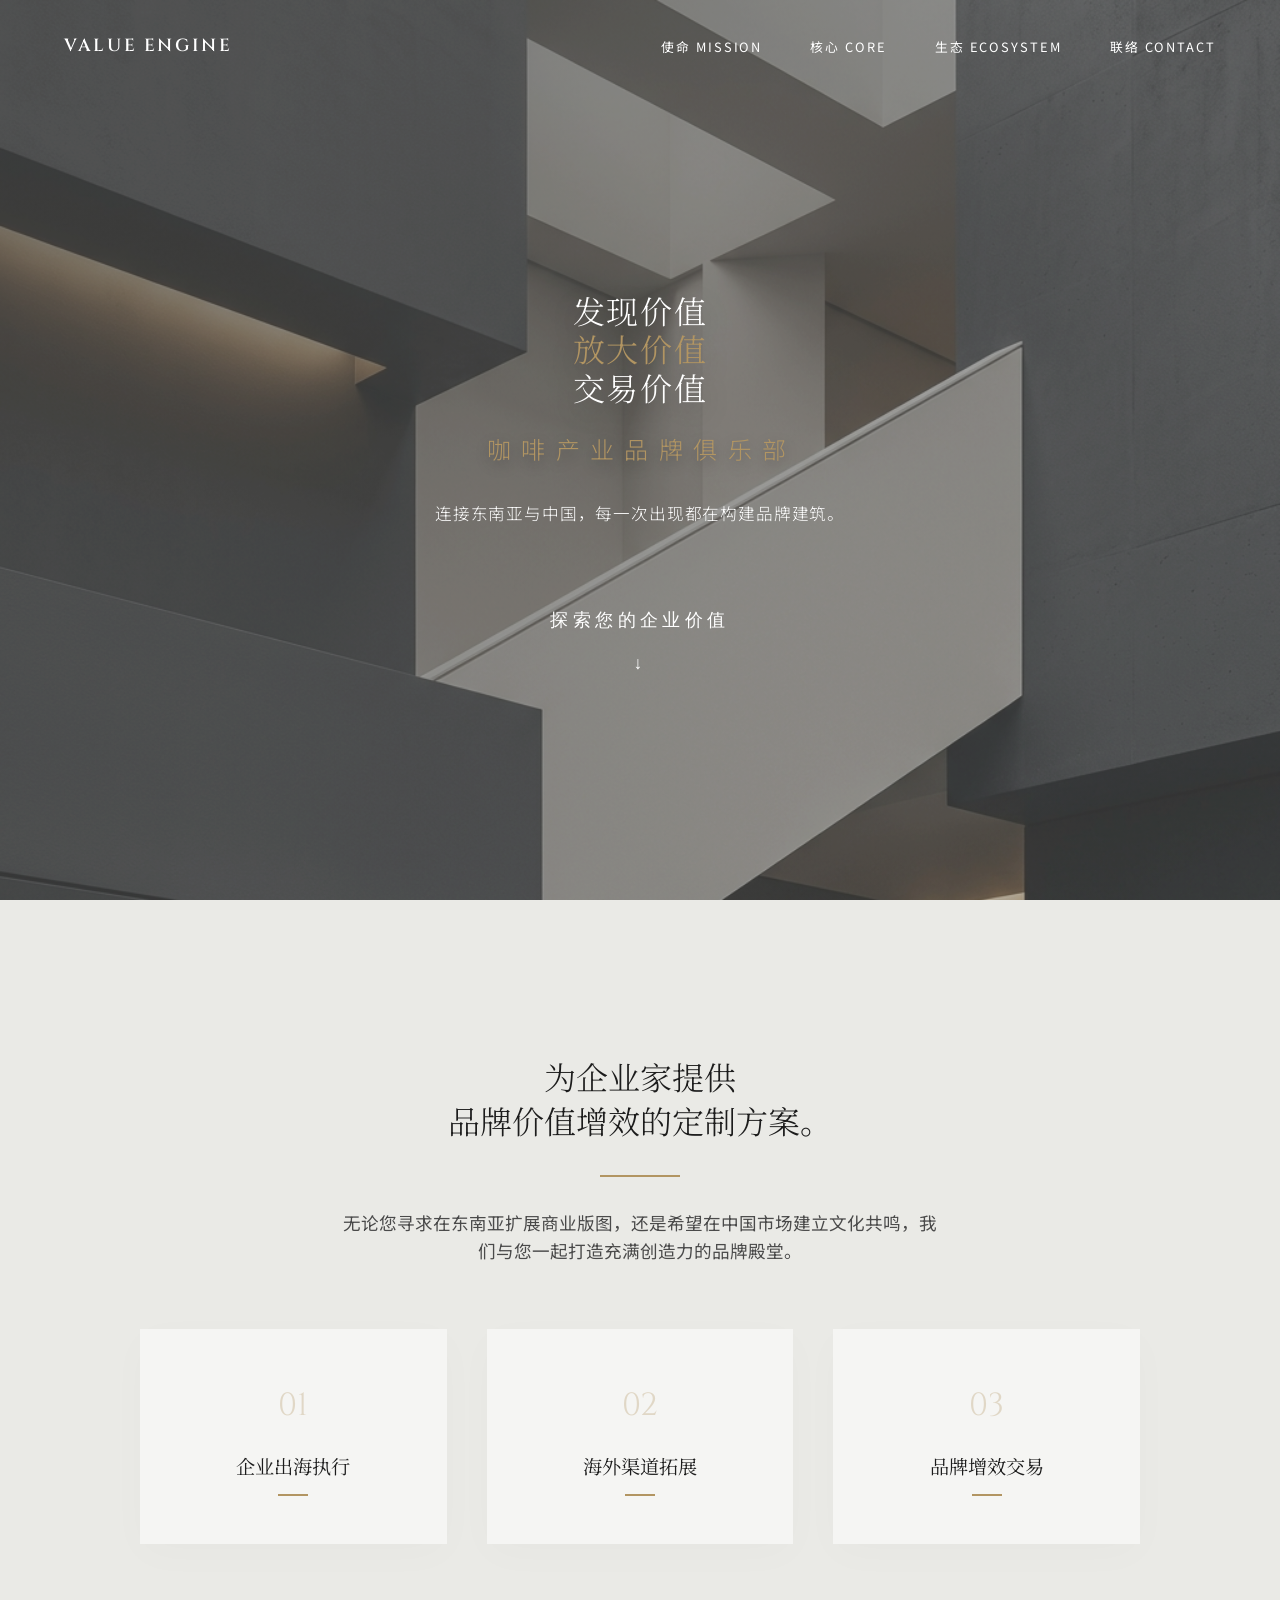
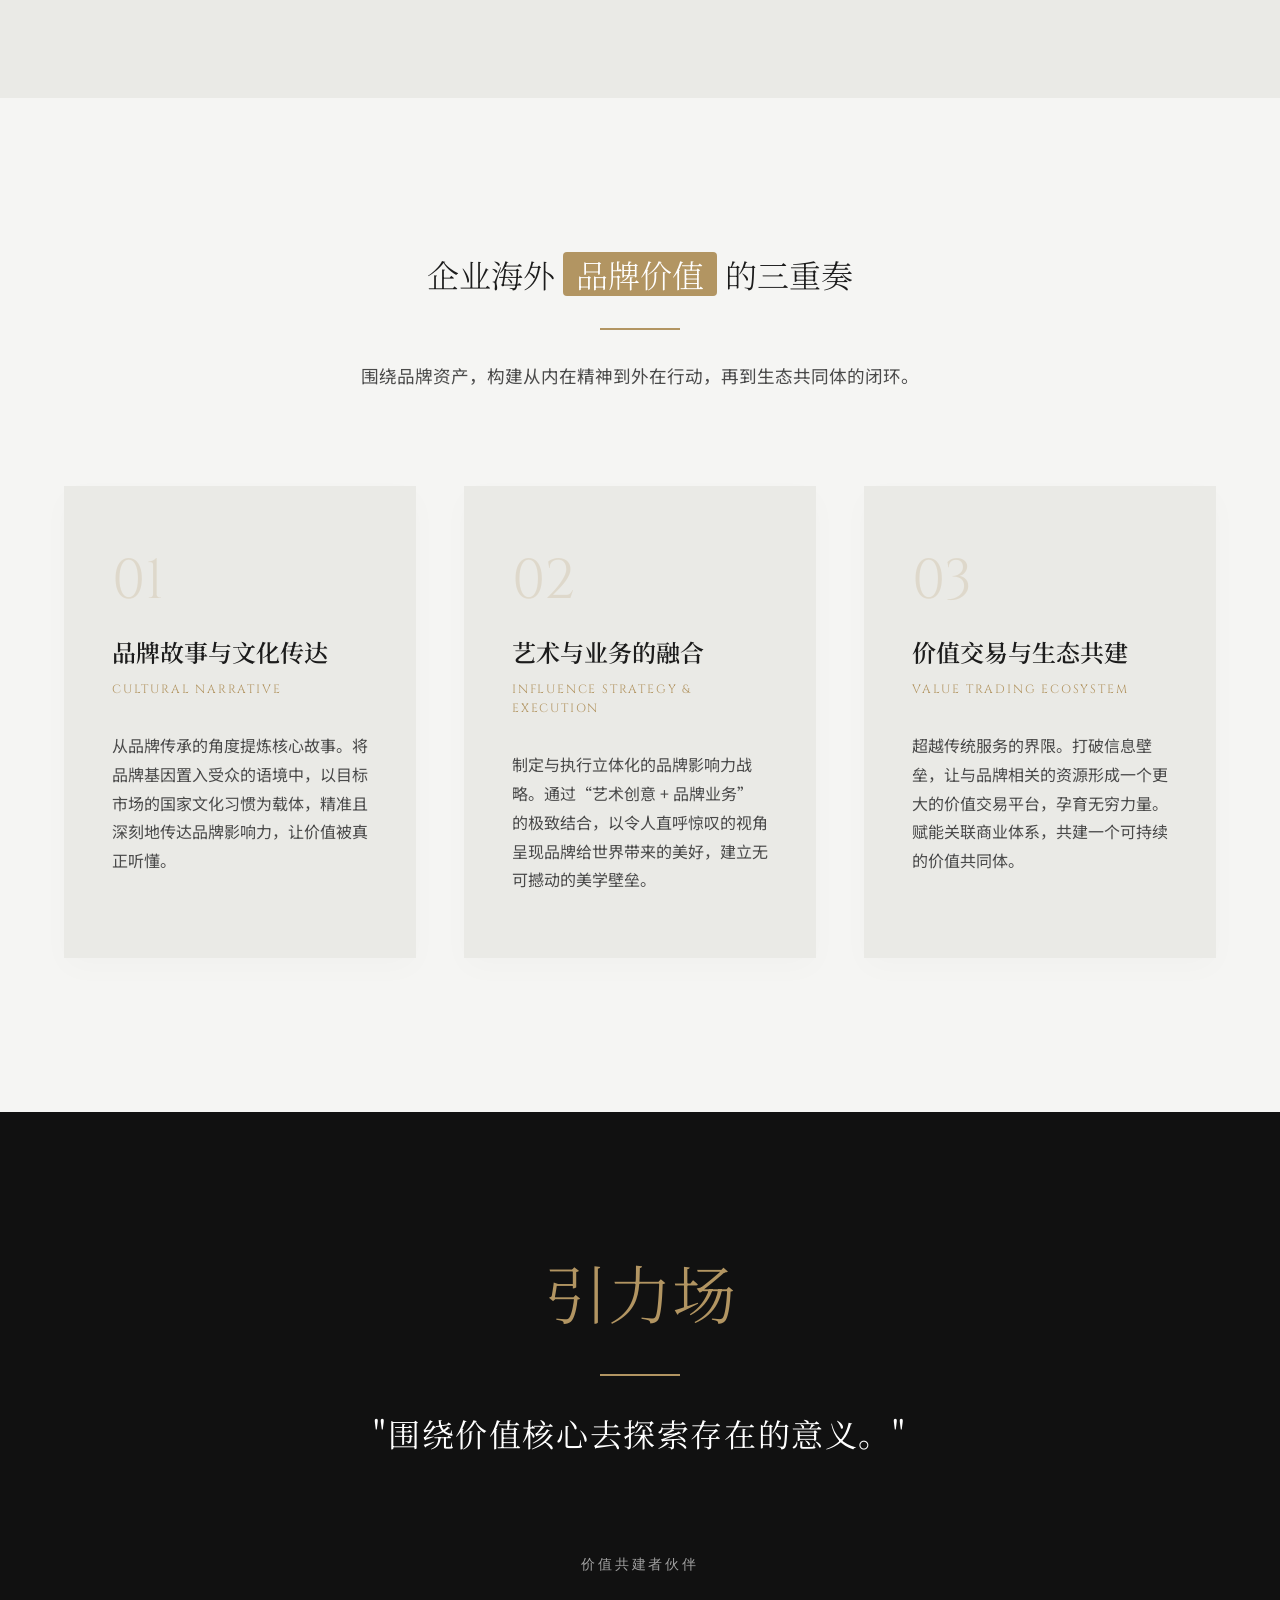
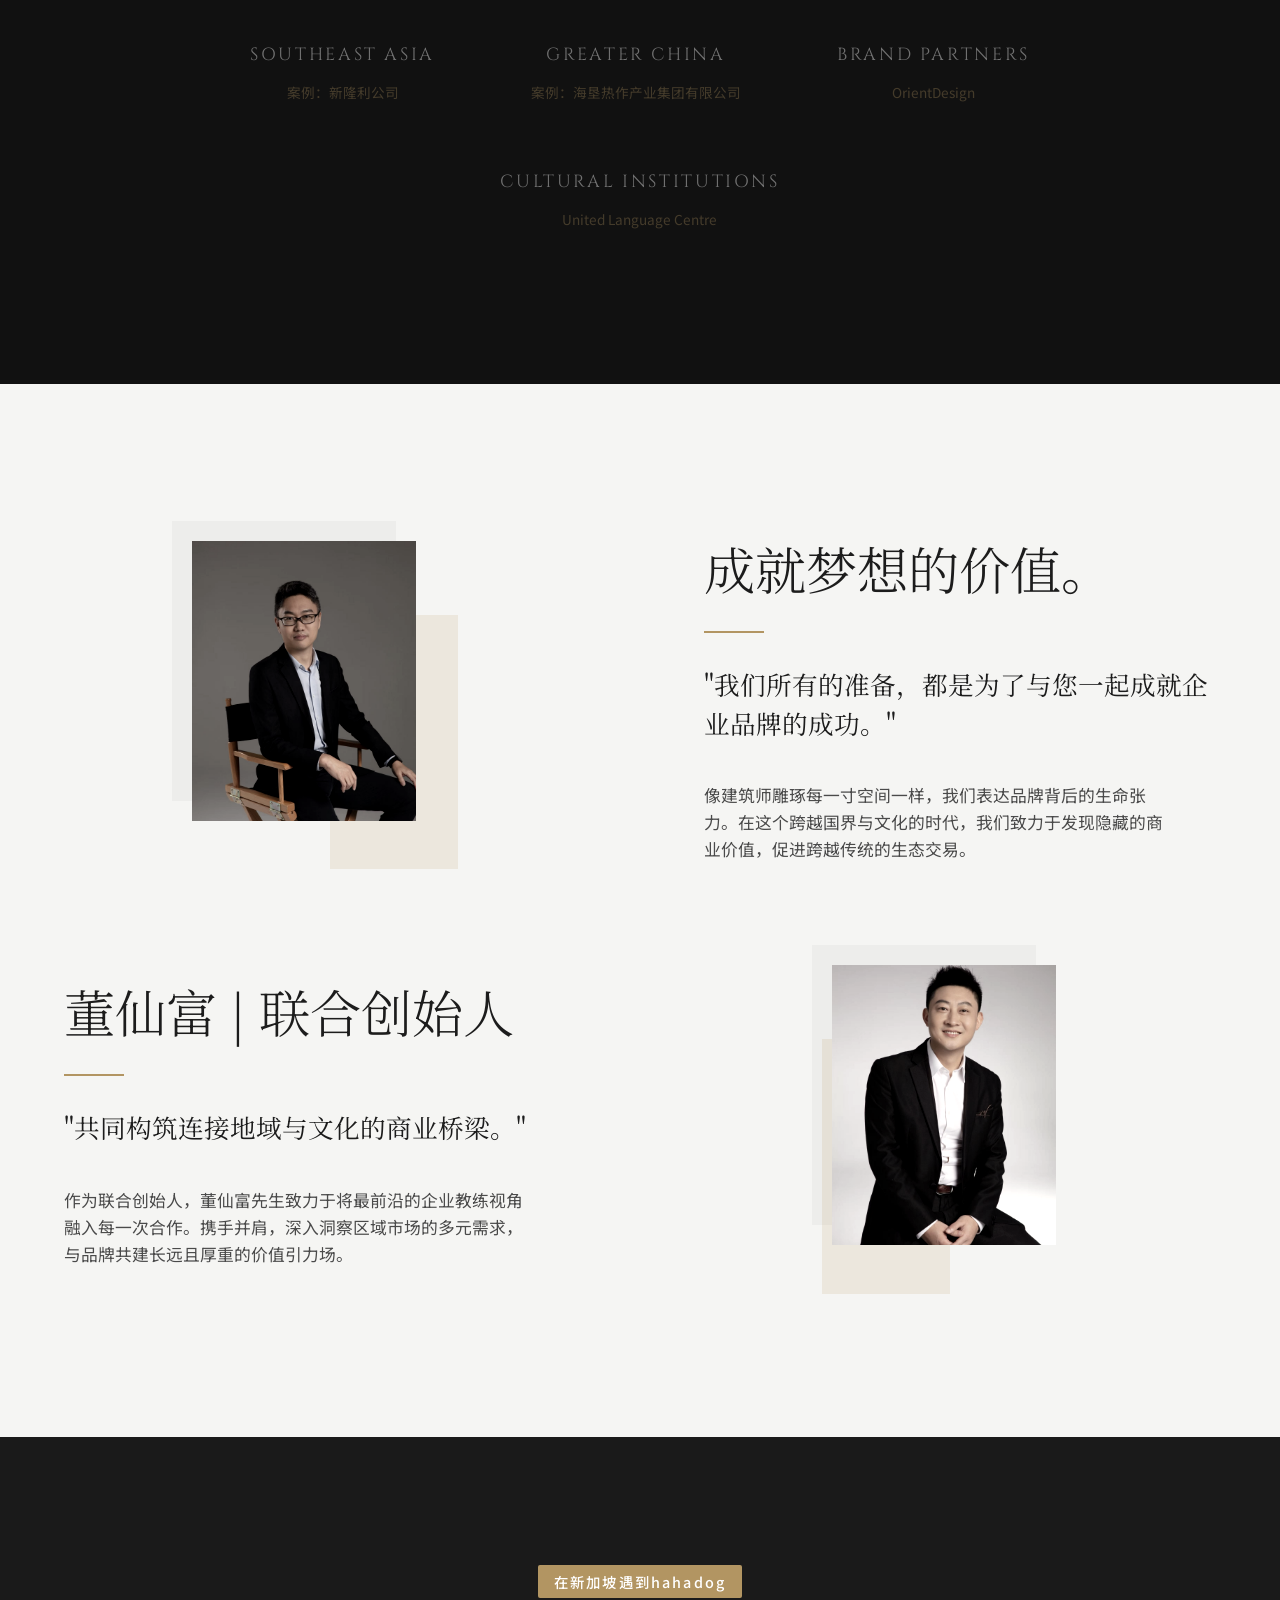
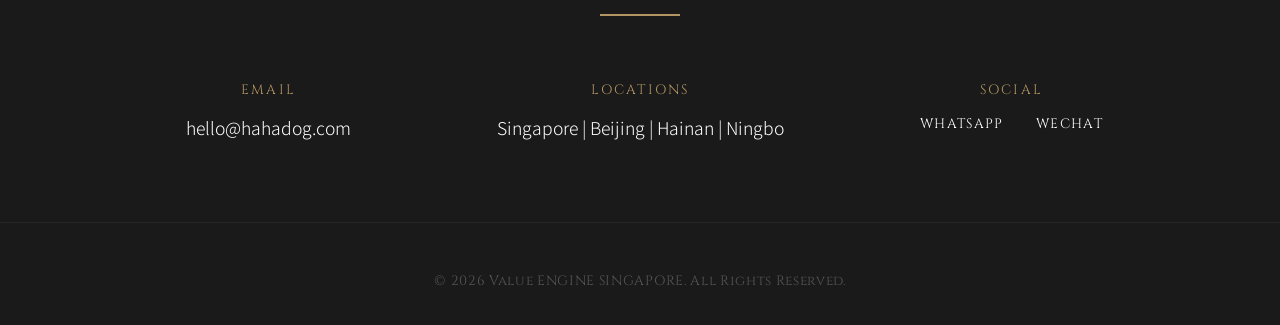
==== index.html @ 1db920ba "Add files via upload" ====
<!DOCTYPE html>
<html lang="zh-CN">

<head>
    <meta charset="UTF-8">
    <meta name="viewport" content="width=device-width, initial-scale=1.0">
    <title>价值交易 | 品牌出海</title>
    <meta name="description" content="连接东南亚与中国，让品牌的发展带来更多的美好。">
    <!-- Google Fonts -->
    <link rel="preconnect" href="https://fonts.googleapis.com">
    <link rel="preconnect" href="https://fonts.gstatic.com" crossorigin>
    <link
        href="https://fonts.googleapis.com/css2?family=Cinzel:wght@400;600&family=Noto+Serif+SC:wght@300;400;600;900&family=Inter:wght@300;400;600&family=Noto+Sans+SC:wght@300;400;500;700&display=swap"
        rel="stylesheet">
    <link rel="stylesheet" href="style.css">
</head>

<body>
    <nav class="architect-nav">
        <div class="nav-logo">VALUE ENGINE</div>
        <ul class="nav-links">
            <li><a href="#mission">使命 Mission</a></li>
            <li><a href="#services">核心 Core</a></li>
            <li><a href="#ecosystem">生态 Ecosystem</a></li>
            <li><a href="#contact">联络 Contact</a></li>
        </ul>
    </nav>

    <header class="hero" id="home">
        <div class="hero-bg" style="background-image: url('hero_abstract.png');"></div>
        <div class="hero-content">
            <div class="title-group">
                <h1 class="hero-title reveal-text delay-1">
                    <span class="block">发现价值</span>
                    <span class="block text-accent">放大价值</span>
                    <span class="block">交易价值</span>
                </h1>
                <div class="post-title bouncy-text reveal-text delay-2">
                    <span style="--delay: 1">咖</span><span style="--delay: 2">啡</span><span
                        style="--delay: 3">产</span><span style="--delay: 4">业</span><span
                        style="--delay: 5">品</span><span style="--delay: 6">牌</span><span
                        style="--delay: 7">俱</span><span style="--delay: 8">乐</span><span style="--delay: 9">部</span>
                </div>
            </div>
            <p class="hero-subtitle reveal-text delay-2">连接东南亚与中国，每一次出现都在构建品牌建筑。</p>
            <a href="#mission" class="scroll-down reveal-text delay-3">探索您的企业价值 <span class="arrow">↓</span></a>
        </div>
    </header>

    <section class="section mission" id="mission">
        <div class="container">
            <div class="text-center reveal-up">
                <h2 class="section-title small-title">为企业家提供<br>品牌价值增效的定制方案。</h2>
                <div class="title-line center mx-auto"></div>
                <p class="section-desc" style="margin-bottom: 4rem;">无论您寻求在东南亚扩展商业版图，还是希望在中国市场建立文化共鸣，我们与您一起打造充满创造力的品牌殿堂。
                </p>
            </div>

            <div class="solutions-grid mx-auto reveal-up delay-1" style="max-width: 1000px; margin-top: 3rem;">
                <div class="solution-item" onclick="openServiceModal('enterprise')">
                    <span class="solution-number">01</span>
                    <h4 class="solution-title">企业出海执行</h4>
                    <div class="solution-line"></div>
                </div>
                <div class="solution-item" onclick="openServiceModal('channel')">
                    <span class="solution-number">02</span>
                    <h4 class="solution-title">海外渠道拓展</h4>
                    <div class="solution-line"></div>
                </div>
                <div class="solution-item" onclick="openServiceModal('trade')">
                    <span class="solution-number">03</span>
                    <h4 class="solution-title">品牌增效交易</h4>
                    <div class="solution-line"></div>
                </div>
            </div>
        </div>
    </section>

    <section class="section services" id="services">
        <div class="container">
            <h2 class="section-title text-center reveal-up small-title">企业海外 <span class="highlight-bg">品牌价值</span> 的三重奏
            </h2>
            <div class="title-line center mx-auto"></div>
            <p class="text-center section-desc reveal-up delay-1">围绕品牌资产，构建从内在精神到外在行动，再到生态共同体的闭环。</p>

            <div class="service-grid">
                <!-- Pillar 1 -->
                <div class="service-card reveal-up">
                    <div class="card-number">01</div>
                    <h3 class="card-title">品牌故事与文化传达</h3>
                    <h4 class="card-subtitle">Cultural Narrative</h4>
                    <p class="card-desc">从品牌传承的角度提炼核心故事。将品牌基因置入受众的语境中，以目标市场的国家文化习惯为载体，精准且深刻地传达品牌影响力，让价值被真正听懂。</p>
                </div>

                <!-- Pillar 2 -->
                <div class="service-card reveal-up delay-1">
                    <div class="card-number">02</div>
                    <h3 class="card-title">艺术与业务的融合</h3>
                    <h4 class="card-subtitle">Influence Strategy & Execution</h4>
                    <p class="card-desc">制定与执行立体化的品牌影响力战略。通过“艺术创意 + 品牌业务”的极致结合，以令人直呼惊叹的视角呈现品牌给世界带来的美好，建立无可撼动的美学壁垒。</p>
                </div>

                <!-- Pillar 3 -->
                <div class="service-card reveal-up delay-2">
                    <div class="card-number">03</div>
                    <h3 class="card-title">价值交易与生态共建</h3>
                    <h4 class="card-subtitle">Value Trading Ecosystem</h4>
                    <p class="card-desc">超越传统服务的界限。打破信息壁垒，让与品牌相关的资源形成一个更大的价值交易平台，孕育无穷力量。赋能关联商业体系，共建一个可持续的价值共同体。</p>
                </div>
            </div>
        </div>
    </section>

    <section class="section ecosystem" id="ecosystem">
        <div class="container reveal-up">
            <h2 class="ecosystem-title">引力场</h2>
            <div class="title-line center mx-auto"></div>
            <p class="ecosystem-quote">"围绕价值核心去探索存在的意义。"</p>

            <div class="partners-showcase">
                <h3 class="partners-title">价值共建者伙伴</h3>
                <div class="partners-grid">
                    <div class="partner-logo partner-logo-with-case">
                        <span>SOUTHEAST ASIA</span>
                        <a href="http://www.sinleonglee.sg" target="_blank" class="partner-case">案例：新隆利公司</a>
                    </div>
                    <div class="partner-logo partner-logo-with-case">
                        <span>GREATER CHINA</span>
                        <a href="https://www.hnfarms.com.cn/" target="_blank" class="partner-case">案例：海垦热作产业集团有限公司</a>
                    </div>
                    <div class="partner-logo partner-logo-with-case">
                        <span>BRAND PARTNERS</span>
                        <a href="https://orientdesign.com.sg/" target="_blank" class="partner-case">OrientDesign</a>
                    </div>
                    <div class="partner-logo partner-logo-with-case">
                        <span>CULTURAL INSTITUTIONS</span>
                        <a href="https://www.ulc.com.sg/" target="_blank" class="partner-case">United Language
                            Centre</a>
                    </div>
                </div>
            </div>
        </div>
    </section>

    <section class="section team" style="background-color: var(--color-surface);">
        <div class="container grid-2">
            <div class="mission-image reveal-up">
                <img src="portrait-img.jpg" alt="价值发现者肖像" class="portrait-img">
                <div class="image-accent"></div>
            </div>
            <div class="mission-text reveal-up delay-1">
                <h2 class="section-title">成就梦想的价值。</h2>
                <div class="title-line"></div>
                <p class="lead-text">"我们所有的准备，都是为了与您一起成就企业品牌的成功。"</p>
                <p class="desc-text">像建筑师雕琢每一寸空间一样，我们表达品牌背后的生命张力。在这个跨越国界与文化的时代，我们致力于发现隐藏的商业价值，促进跨越传统的生态交易。</p>
            </div>
        </div>

        <!-- 联合创始人版块 -->
        <div class="container grid-2" style="margin-top: 8vw;">
            <div class="mission-text reveal-up">
                <h2 class="section-title">董仙富 | 联合创始人</h2>
                <div class="title-line"></div>
                <p class="lead-text">"共同构筑连接地域与文化的商业桥梁。"</p>
                <p class="desc-text">作为联合创始人，董仙富先生致力于将最前沿的企业教练视角融入每一次合作。携手并肩，深入洞察区域市场的多元需求，与品牌共建长远且厚重的价值引力场。</p>
            </div>
            <div class="mission-image reveal-up delay-1">
                <img src="dongxianfu.jpg" alt="联合创始人肖像" class="portrait-img">
                <div class="image-accent" style="left: -10px; right: auto;"></div>
            </div>
        </div>
    </section>

    <footer class="footer" id="contact">
        <div class="container text-center">
            <div style="margin-bottom: 1rem;">
                <!-- Removed Text -->
                <div class="nav-badge" style="display: inline-block; font-size: 0.9rem; padding: 0.3rem 1rem;">
                    在新加坡遇到hahadog</div>
            </div>
            <div class="title-line center mx-auto" style="margin-bottom: 4rem;"></div>

            <div class="contact-info-grid">
                <div class="contact-item">
                    <h4 class="contact-label">Email</h4>
                    <a href="mailto:hello@hahadog.com" class="contact-value">hello@hahadog.com</a>
                </div>
                <div class="contact-item">
                    <h4 class="contact-label">Locations</h4>
                    <p class="contact-value">Singapore | Beijing | Hainan | Ningbo</p>
                </div>
                <div class="contact-item">
                    <h4 class="contact-label">Social</h4>
                    <div class="social-links-center">
                        <a href="#" class="social-icon">WhatsApp</a>
                        <a href="#" class="social-icon">WeChat</a>
                    </div>
                </div>
            </div>
        </div>
        <div class="footer-bottom" style="margin-top: 5rem;">
            <p>&copy; 2026 Value ENGINE SINGAPORE. All Rights Reserved.</p>
        </div>
    </footer>

    <!-- Service Modal (Secondary Page) -->
    <div class="modal-overlay" id="service-modal">
        <div class="modal-content">
            <button class="modal-close" onclick="closeServiceModal()">&times;</button>
            <div id="modal-body">
                <!-- Content injected via JS -->
            </div>
        </div>
    </div>

    <script src="script.js"></script>
</body>

</html>
---- style.css ----
/* Architectural Minimalist Theme */

:root {
    --color-bg: #EAEAE6; /* Warm off-white */
    --color-surface: #F5F5F3;
    --color-text-primary: #1C1C1C; /* Charcoal */
    --color-text-secondary: #4A4A4A;
    --color-accent: #B29562; /* Sophisticated Muted Gold */
    --color-dark-bg: #111111;
    --color-dark-surface: #1A1A1A;
    --color-dark-text: #FFFFFF;
    
    --font-heading: 'Noto Serif SC', 'Playfair Display', serif;
    --font-english: 'Cinzel', serif;
    --font-body: 'Noto Sans SC', 'Inter', system-ui, -apple-system, sans-serif;
    
    --transition-smooth: all 0.6s cubic-bezier(0.16, 1, 0.3, 1);
    --transition-slow: all 1.2s cubic-bezier(0.16, 1, 0.3, 1);
}

* {
    margin: 0;
    padding: 0;
    box-sizing: border-box;
}

body {
    font-family: var(--font-body);
    color: var(--color-text-primary);
    background-color: var(--color-bg);
    line-height: 1.6;
    overflow-x: hidden;
    scroll-behavior: smooth;
    -webkit-font-smoothing: antialiased;
}

h1, h2, h3, h4, .serif-text {
    font-family: var(--font-heading);
    font-weight: 300;
}

a {
    text-decoration: none;
    color: inherit;
}

.container {
    max-width: 1300px;
    margin: 0 auto;
    padding: 0 5vw;
}

.text-accent {
    color: var(--color-accent);
}

.mx-auto { margin-left: auto; margin-right: auto; }
.text-center { text-align: center; }

/* Navigation */
.architect-nav {
    position: fixed;
    top: 0;
    width: 100%;
    padding: 2rem 5vw;
    display: flex;
    justify-content: space-between;
    align-items: center;
    z-index: 100;
    background: transparent;
    transition: var(--transition-smooth);
    color: var(--color-dark-text); /* Starts dark bg friendly for hero */
}

.architect-nav.scrolled {
    background: rgba(234, 234, 230, 0.95);
    backdrop-filter: blur(10px);
    color: var(--color-text-primary);
    padding: 1.5rem 5vw;
    box-shadow: 0 4px 30px rgba(0,0,0,0.03);
}

.nav-branding {
    display: flex;
    flex-direction: column;
    gap: 0.3rem;
}

.nav-logo {
    font-family: var(--font-english);
    font-size: 1.1rem;
    letter-spacing: 0.15em;
    font-weight: 600;
}

.nav-badge {
    background-color: var(--color-accent);
    color: #FFF;
    font-size: 0.75rem;
    padding: 0.15rem 0.5rem;
    border-radius: 2px;
    align-self: flex-start;
    font-family: var(--font-body);
    font-weight: 500;
    letter-spacing: 0.15em;
}

.nav-links {
    list-style: none;
    display: flex;
    gap: 3rem;
}

.nav-links a {
    font-size: 0.8rem;
    text-transform: uppercase;
    letter-spacing: 0.15em;
    position: relative;
    padding-bottom: 5px;
}

.nav-links a::after {
    content: '';
    position: absolute;
    bottom: 0;
    left: 0;
    width: 0;
    height: 1px;
    background-color: var(--color-accent);
    transition: width 0.3s ease;
}

.nav-links a:hover::after {
    width: 100%;
}

/* Typography elements */
.section-title {
    font-size: clamp(2.2rem, 4vw, 3.5rem);
    line-height: 1.2;
    margin-bottom: 2rem;
}

.section-title.small-title {
    font-size: clamp(1.6rem, 2.5vw, 2.2rem);
    line-height: 1.4;
}

.highlight-bg {
    background-color: var(--color-accent);
    color: #FFF;
    padding: 0 0.8rem;
    border-radius: 4px;
    display: inline-block;
}

.title-line {
    width: 60px;
    height: 2px;
    background-color: var(--color-accent);
    margin-bottom: 2rem;
}

.title-line.center {
    width: 80px;
}

/* Sections */
.section {
    padding: 12vw 0;
}

/* Hero Section */
.hero {
    height: 100vh;
    position: relative;
    display: flex;
    align-items: center;
    justify-content: center;
    overflow: hidden;
    color: var(--color-dark-text);
}

.hero-bg {
    position: absolute;
    top: 0;
    left: 0;
    width: 100%;
    height: 120%; /* For slight parallax if needed */
    background-size: cover;
    background-position: center;
    background-color: var(--color-dark-bg);
    opacity: 0.8;
    z-index: -1;
    transform: translateZ(0); /* Hardware accel */
}

/* Overlay to ensure text readability */
.hero-bg::after {
    content: '';
    position: absolute;
    inset: 0;
    background: linear-gradient(135deg, rgba(17,17,17,0.7) 0%, rgba(17,17,17,0.3) 100%);
}

.hero-content {
    text-align: center;
    z-index: 10;
    padding: 0 20px;
    margin-top: 5vh;
}

.hero-title {
    font-size: clamp(1.2rem, 2.5vw, 2.2rem);
    line-height: 1.2;
    letter-spacing: 0.05em;
    margin-bottom: 2rem;
    text-shadow: 0 10px 30px rgba(0,0,0,0.3);
}

.hero-title .block {
    display: block;
}

/* Custom Header Texts */
.title-group {
    display: flex;
    flex-direction: column;
    align-items: center;
    margin-bottom: 2rem;
}

.title-group .hero-title {
    margin-bottom: 0;
    margin: 1.5rem 0;
}

.pre-title {
    font-size: clamp(1.2rem, 2.5vw, 2rem);
    font-family: var(--font-heading);
    color: rgba(255, 255, 255, 0.8);
    letter-spacing: 0.2em;
    font-weight: 300;
    text-shadow: 0 5px 15px rgba(0,0,0,0.3);
    position: relative;
    display: inline-block;
}

.pre-title::before {
    content: '';
    position: absolute;
    bottom: -5px;
    left: 50%;
    transform: translateX(-50%);
    width: 30px;
    height: 1px;
    background-color: var(--color-accent);
}

.post-title {
    font-size: clamp(1rem, 2vw, 1.5rem);
    font-weight: 300;
    color: var(--color-accent);
    letter-spacing: 0.3em;
    text-shadow: 0 5px 15px rgba(0,0,0,0.3);
}

.bouncy-text {
    display: flex;
    justify-content: center;
    gap: 0.2rem;
}

.bouncy-text span {
    display: inline-block;
    animation: jump 2s infinite cubic-bezier(0.28, 0.84, 0.42, 1);
    animation-delay: calc(var(--delay) * 0.1s);
}

@keyframes jump {
    0%, 100% { transform: translateY(0); }
    50% { transform: translateY(-10px); }
}

.hero-subtitle {
    font-size: clamp(1rem, 1.3vw, 1.4rem);
    font-family: var(--font-body);
    font-weight: 300;
    letter-spacing: 0.05em;
    max-width: 700px;
    margin: 0 auto 5rem auto;
    opacity: 0.8;
}

.scroll-down {
    display: inline-flex;
    flex-direction: column;
    align-items: center;
    gap: 15px;
    font-size: 1.1rem;
    letter-spacing: 0.25em;
    text-transform: uppercase;
    font-family: var(--font-english);
    transition: var(--transition-smooth);
    opacity: 0.7;
}

.scroll-down:hover {
    opacity: 1;
    color: var(--color-accent);
}

.scroll-down .arrow {
    display: block;
    animation: bounce 2s infinite;
}

@keyframes bounce {
    0%, 20%, 50%, 80%, 100% { transform: translateY(0); }
    40% { transform: translateY(6px); }
    60% { transform: translateY(3px); }
}

/* Mission Section */
.grid-2 {
    display: grid;
    grid-template-columns: 1fr 1fr;
    gap: 10vw;
    align-items: center;
}

.mission-image {
    position: relative;
    padding-right: 2rem;
    padding-bottom: 2rem;
    width: 50%;
    margin: 0 auto;
}

.portrait-img {
    width: 100%;
    height: auto;
    object-fit: cover;
    aspect-ratio: 4/5;
    filter: sepia(10%) grayscale(40%) contrast(110%);
    box-shadow: -20px -20px 0px rgba(0,0,0,0.03);
    z-index: 2;
    position: relative;
    transition: var(--transition-slow);
}

.mission-image:hover .portrait-img {
    filter: sepia(0%) grayscale(0%) contrast(100%);
    transform: scale(1.02);
}

.image-accent {
    position: absolute;
    bottom: -10px;
    right: -10px;
    width: 50%;
    height: 80%;
    background-color: var(--color-accent);
    z-index: 1;
    opacity: 0.15;
}

.mission-text .lead-text {
    font-size: 1.6rem;
    font-weight: 400;
    font-family: var(--font-heading);
    margin-bottom: 2.5rem;
    color: var(--color-text-primary);
    line-height: 1.5;
}

.mission-text .desc-text {
    font-size: 1.05rem;
    color: var(--color-text-secondary);
    max-width: 90%;
}

/* Services */
.services {
    background-color: var(--color-surface);
}

.section-desc {
    font-size: 1.1rem;
    color: var(--color-text-secondary);
    margin-bottom: 6rem;
    max-width: 600px;
    margin-left: auto;
    margin-right: auto;
}

.service-grid {
    display: grid;
    grid-template-columns: repeat(auto-fit, minmax(320px, 1fr));
    gap: 3rem;
}

.service-card {
    background: var(--color-bg);
    padding: 4rem 3rem;
    border-top: 3px solid transparent;
    transition: var(--transition-smooth);
    position: relative;
    box-shadow: 0 10px 30px rgba(0,0,0,0.02);
}

.service-card:hover {
    border-top-color: var(--color-accent);
    transform: translateY(-10px);
    box-shadow: 0 20px 50px rgba(0,0,0,0.06);
    background-color: #FFFFFF;
}

.card-number {
    font-family: var(--font-english);
    font-size: 3.5rem;
    color: var(--color-accent);
    opacity: 0.2;
    margin-bottom: 1.5rem;
    font-weight: 300;
    line-height: 1;
}

.card-title {
    font-size: 1.5rem;
    margin-bottom: 0.5rem;
    font-weight: 600;
    color: var(--color-text-primary);
}

.card-subtitle {
    font-family: var(--font-english);
    font-size: 0.75rem;
    text-transform: uppercase;
    letter-spacing: 0.15em;
    color: var(--color-accent);
    margin-bottom: 2rem;
}

.card-desc {
    color: var(--color-text-secondary);
    font-size: 1rem;
    line-height: 1.8;
}

/* Ecosystem */
.ecosystem {
    background-color: var(--color-dark-bg);
    color: var(--color-dark-text);
    text-align: center;
    padding: 10vw 0 12vw 0;
}

.ecosystem-title {
    font-size: clamp(2.5rem, 5vw, 4.5rem);
    color: var(--color-accent);
    margin-bottom: 2rem;
}

.ecosystem-quote {
    font-family: var(--font-heading);
    font-size: clamp(1.4rem, 2.5vw, 2.2rem);
    max-width: 900px;
    margin: 0 auto 6rem auto;
    line-height: 1.6;
    letter-spacing: 0.05em;
}

.partners-title {
    font-size: 0.85rem;
    font-family: var(--font-english);
    text-transform: uppercase;
    letter-spacing: 0.2em;
    margin-bottom: 4rem;
    opacity: 0.6;
}

.partners-grid {
    display: flex;
    justify-content: center;
    flex-wrap: wrap;
    gap: 4rem 6rem;
}

.partner-logo {
    font-family: var(--font-english);
    font-size: 1.1rem;
    letter-spacing: 0.15em;
    opacity: 0.4;
    transition: var(--transition-smooth);
    cursor: default;
    border-bottom: 1px solid transparent;
    padding-bottom: 5px;
}

.partner-logo:hover {
    opacity: 1;
    color: var(--color-accent);
    border-bottom: 1px solid var(--color-accent);
}

/* Footer */
.footer {
    background-color: var(--color-dark-surface);
    color: var(--color-dark-text);
    padding: 8rem 0 2rem 0;
}

.footer-grid {
    display: grid;
    grid-template-columns: 1.5fr 1fr;
    gap: 8rem;
    margin-bottom: 6rem;
}

.footer-brand h2 {
    font-size: clamp(2rem, 3vw, 2.8rem);
    margin-bottom: 1.5rem;
    color: #FFFFFF;
}

.footer-brand p {
    color: #999;
    max-width: 480px;
    font-size: 1.1rem;
    line-height: 1.8;
}

.footer-contact h3 {
    font-family: var(--font-english);
    font-size: 0.9rem;
    letter-spacing: 0.15em;
    text-transform: uppercase;
    margin-bottom: 2rem;
    color: var(--color-accent);
}

.footer-contact ul {
    list-style: none;
    margin-bottom: 3rem;
}

.footer-contact li {
    margin-bottom: 1rem;
    color: #CCC;
    font-size: 1rem;
}

.footer-contact a:hover {
    color: var(--color-accent);
}

.social-links {
    display: flex;
    gap: 2rem;
}

.social-icon {
    font-family: var(--font-english);
    font-size: 0.85rem;
    text-transform: uppercase;
    letter-spacing: 0.1em;
    color: #888;
    position: relative;
    padding-bottom: 3px;
}

.social-icon::after {
    content: '';
    position: absolute;
    bottom: 0;
    left: 0;
    width: 0;
    height: 1px;
    background-color: var(--color-accent);
    transition: width 0.3s ease;
}

.social-icon:hover {
    color: var(--color-accent);
}

.social-icon:hover::after {
    width: 100%;
}

.footer-bottom {
    text-align: center;
    padding-top: 3rem;
    border-top: 1px solid rgba(255,255,255,0.05);
    color: #555;
    font-size: 0.85rem;
    font-family: var(--font-english);
    letter-spacing: 0.05em;
}

/* Partner Logo Modifications */
.partner-logo-with-case {
    display: flex;
    flex-direction: column;
    align-items: center;
    gap: 0.8rem;
    padding-bottom: 0;
    border-bottom: none;
}

.partner-logo-with-case:hover {
    border-bottom: none;
}

.partner-case {
    font-size: 0.85rem;
    font-family: var(--font-body);
    letter-spacing: 0;
    text-transform: none;
    color: var(--color-accent);
    opacity: 0.8;
    transition: var(--transition-smooth);
}

.partner-case:hover {
    opacity: 1;
    text-decoration: underline;
}

/* Pricing Plans */
.pricing-plans {
    margin-top: 2rem;
    display: flex;
    flex-direction: column;
    gap: 1.2rem;
}

.pricing-plan {
    display: flex;
    justify-content: space-between;
    align-items: center;
    border-bottom: 1px solid rgba(255, 255, 255, 0.1);
    padding-bottom: 1rem;
}

.pricing-plan h4 {
    font-family: var(--font-heading);
    font-size: 1.1rem;
    color: #FFFFFF;
    font-weight: 300;
}

.pricing-plan span {
    font-family: var(--font-english);
    font-size: 0.9rem;
    color: var(--color-accent);
    letter-spacing: 0.1em;
}

/* Solutions Grid Aesthetic */
.solutions-grid {
    display: grid;
    grid-template-columns: repeat(auto-fit, minmax(260px, 1fr));
    gap: 2.5rem;
}

.solution-item {
    text-align: center;
    padding: 3rem 2rem;
    background-color: var(--color-surface);
    box-shadow: 0 10px 40px rgba(0,0,0,0.02);
    border-top: 3px solid transparent;
    transition: var(--transition-smooth);
    cursor: pointer;
}

.solution-item:hover {
    border-top-color: var(--color-accent);
    transform: translateY(-8px);
    box-shadow: 0 20px 50px rgba(0,0,0,0.06);
    background-color: #FFFFFF;
}

.solution-number {
    display: block;
    font-family: var(--font-english);
    font-size: 2rem;
    color: var(--color-accent);
    opacity: 0.3;
    margin-bottom: 1.2rem;
    font-weight: 300;
}

.solution-title {
    font-family: var(--font-heading);
    font-size: 1.2rem;
    color: var(--color-text-primary);
    font-weight: 400;
    margin-bottom: 0.8rem;
}

.solution-price {
    font-family: var(--font-body);
    font-size: 0.95rem;
    color: var(--color-accent);
    margin-bottom: 1.8rem;
    font-weight: 400;
    letter-spacing: 0.05em;
}

.solution-line {
    width: 30px;
    height: 2px;
    background-color: var(--color-accent);
    margin: 0 auto;
    transition: width 0.4s ease;
}

.solution-item:hover .solution-line {
    width: 60px;
}

/* Redesigned Contact Info */
.contact-info-grid {
    display: flex;
    justify-content: center;
    gap: 10vw;
    flex-wrap: wrap;
    align-items: flex-start;
}

.contact-item {
    min-width: 200px;
}

.contact-label {
    color: var(--color-accent);
    font-family: var(--font-english);
    letter-spacing: 0.15em;
    margin-bottom: 0.8rem;
    text-transform: uppercase;
    font-size: 0.85rem;
    font-weight: 300;
}

.contact-value {
    font-size: 1.1rem;
    color: #FFFFFF;
    transition: var(--transition-smooth);
    display: inline-block;
    font-weight: 300;
}

a.contact-value:hover {
    color: var(--color-accent);
    transform: translateY(-2px);
}

.social-links-center {
    display: flex;
    justify-content: center;
    gap: 2rem;
}

.social-links-center .social-icon {
    font-family: var(--font-english);
    font-size: 0.85rem;
    text-transform: uppercase;
    letter-spacing: 0.1em;
    color: #FFFFFF;
    position: relative;
    padding-bottom: 3px;
    transition: var(--transition-smooth);
}

.social-links-center .social-icon::after {
    content: '';
    position: absolute;
    bottom: 0;
    left: 0;
    width: 0;
    height: 1px;
    background-color: var(--color-accent);
    transition: width 0.3s ease;
}

.social-links-center .social-icon:hover {
    color: var(--color-accent);
}

.social-links-center .social-icon:hover::after {
    width: 100%;
}

/* Animations Triggered by Classes */
.reveal-up {
    opacity: 0;
    transform: translateY(40px);
    transition: var(--transition-slow);
}

.reveal-up.active {
    opacity: 1;
    transform: translateY(0);
}

/* Modal (Secondary Page) */
.modal-overlay {
    position: fixed;
    top: 0;
    left: 0;
    width: 100%;
    height: 100%;
    background-color: rgba(0, 0, 0, 0.85); /* Darker backdrop */
    backdrop-filter: blur(5px);
    z-index: 1000;
    display: flex;
    justify-content: center;
    align-items: center;
    opacity: 0;
    visibility: hidden;
    transition: var(--transition-smooth);
}

.modal-overlay.active {
    opacity: 1;
    visibility: visible;
}

.modal-content {
    background-color: var(--color-surface);
    width: 90%;
    max-width: 600px;
    padding: 3rem;
    position: relative;
    transform: translateY(30px);
    transition: var(--transition-smooth);
    box-shadow: 0 25px 50px -12px rgba(0, 0, 0, 0.25);
    border-top: 4px solid var(--color-accent);
}

.modal-overlay.active .modal-content {
    transform: translateY(0);
}

.modal-close {
    position: absolute;
    top: 1.5rem;
    right: 1.5rem;
    background: none;
    border: none;
    font-size: 2rem;
    line-height: 1;
    color: var(--color-text-secondary);
    cursor: pointer;
    transition: color 0.3s ease;
}

.modal-close:hover {
    color: var(--color-accent);
}

.modal-header {
    font-family: var(--font-heading);
    font-size: 1.8rem;
    color: var(--color-text-primary);
    margin-bottom: 1.5rem;
}

.modal-price {
    font-size: 1.4rem;
    color: var(--color-accent);
    margin-bottom: 2rem;
    font-family: var(--font-body);
    font-weight: 500;
}

.modal-services {
    list-style: none;
    padding: 0;
}

.modal-services li {
    font-size: 1.1rem;
    color: var(--color-text-secondary);
    margin-bottom: 1rem;
    position: relative;
    padding-left: 1.5rem;
}

.modal-services li::before {
    content: '•';
    color: var(--color-accent);
    position: absolute;
    left: 0;
    top: 0;
    font-size: 1.2rem;
}

.reveal-text {
    opacity: 0;
    transform: translateY(20px);
    transition: 1.2s cubic-bezier(0.2, 0.8, 0.2, 1);
}

.reveal-text.active {
    opacity: 1;
    transform: translateY(0);
}

.delay-1 { transition-delay: 0.2s; }
.delay-2 { transition-delay: 0.4s; }
.delay-3 { transition-delay: 0.6s; }

/* Responsive adjustments */
@media (max-width: 1024px) {
    .grid-2 {
        gap: 6vw;
    }
}

@media (max-width: 768px) {
    .grid-2, .footer-grid {
        grid-template-columns: 1fr;
        gap: 4rem;
    }
    
    .nav-links {
        display: none; /* Add a mobile menu in a real build */
    }
    
    .architect-nav {
        justify-content: center;
    }
    
    .mission-image {
        max-width: 500px;
        margin: 0 auto;
    }
    
    .section-title {
        text-align: center;
    }
    
    .title-line:not(.center) {
        margin: 0 auto 2rem auto;
    }

    .mission-text {
        text-align: center;
    }
    
    .mission-text .desc-text {
        margin: 0 auto;
    }
}
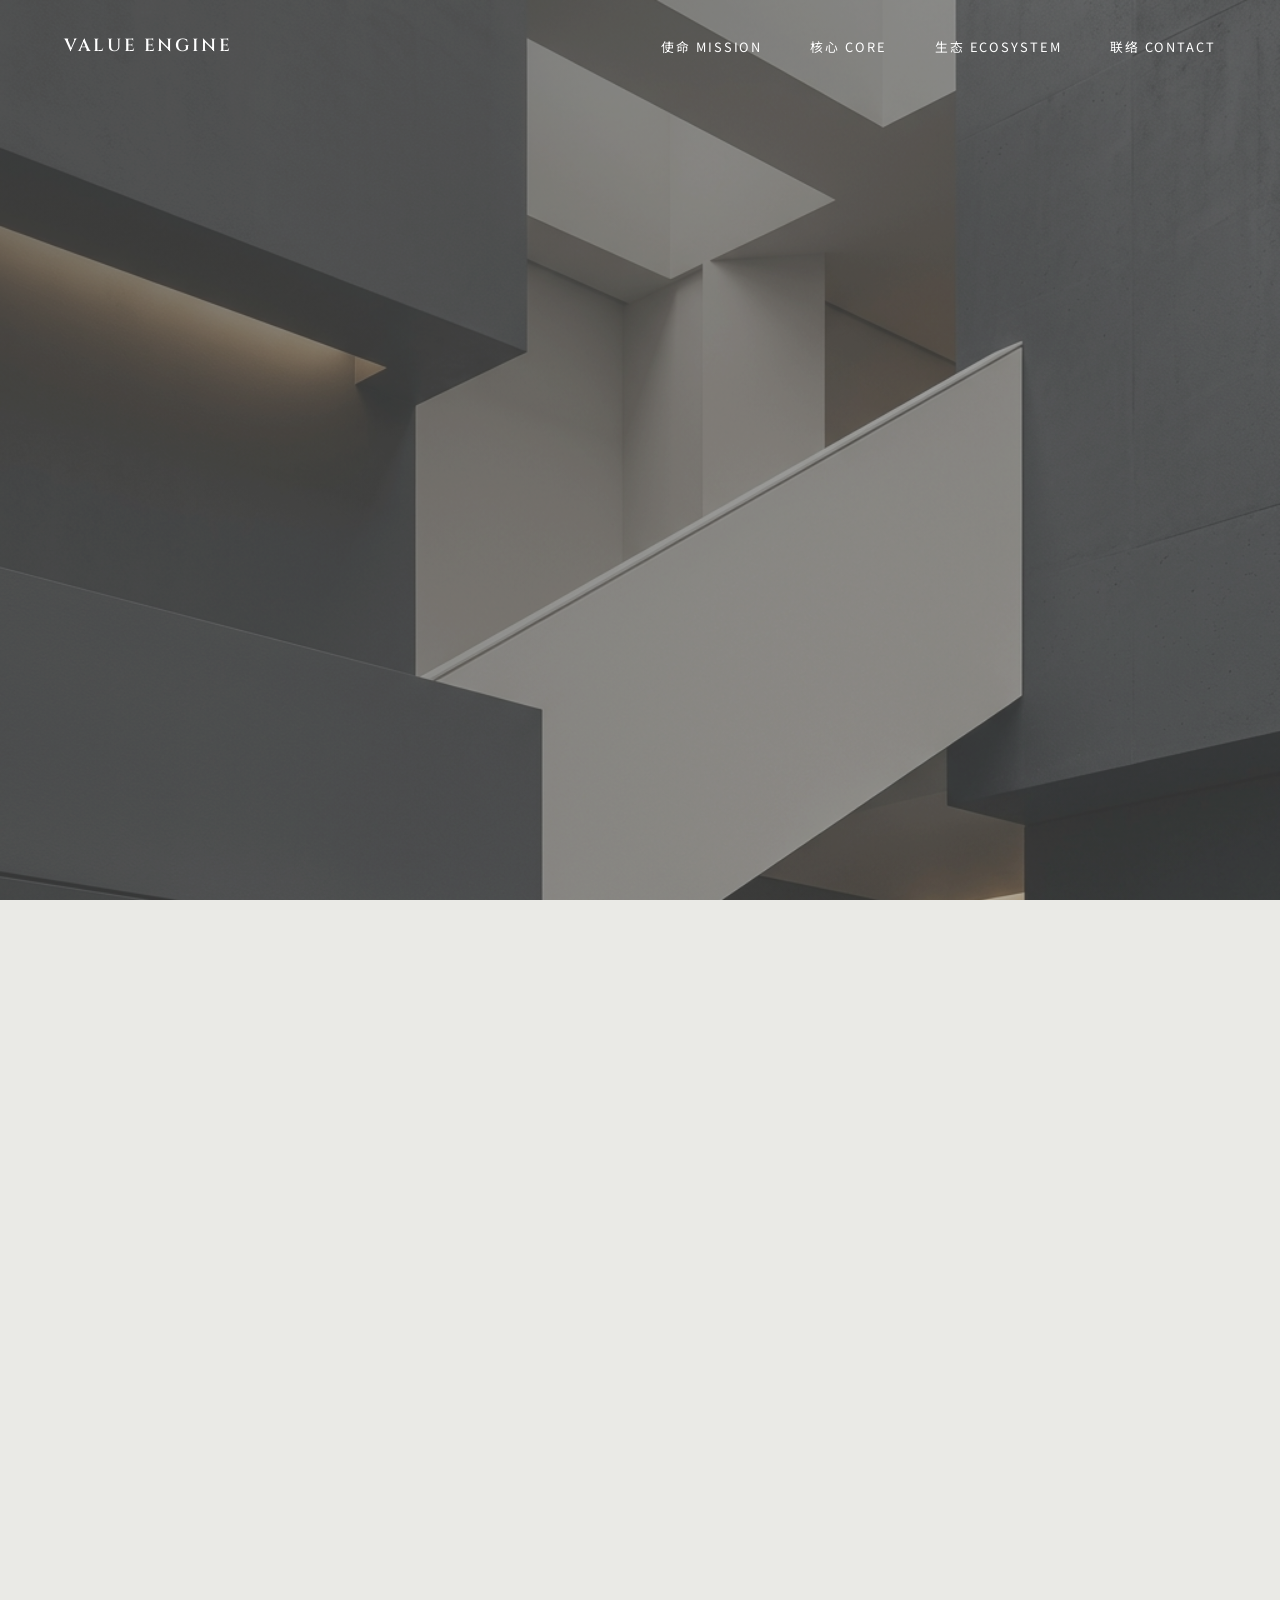
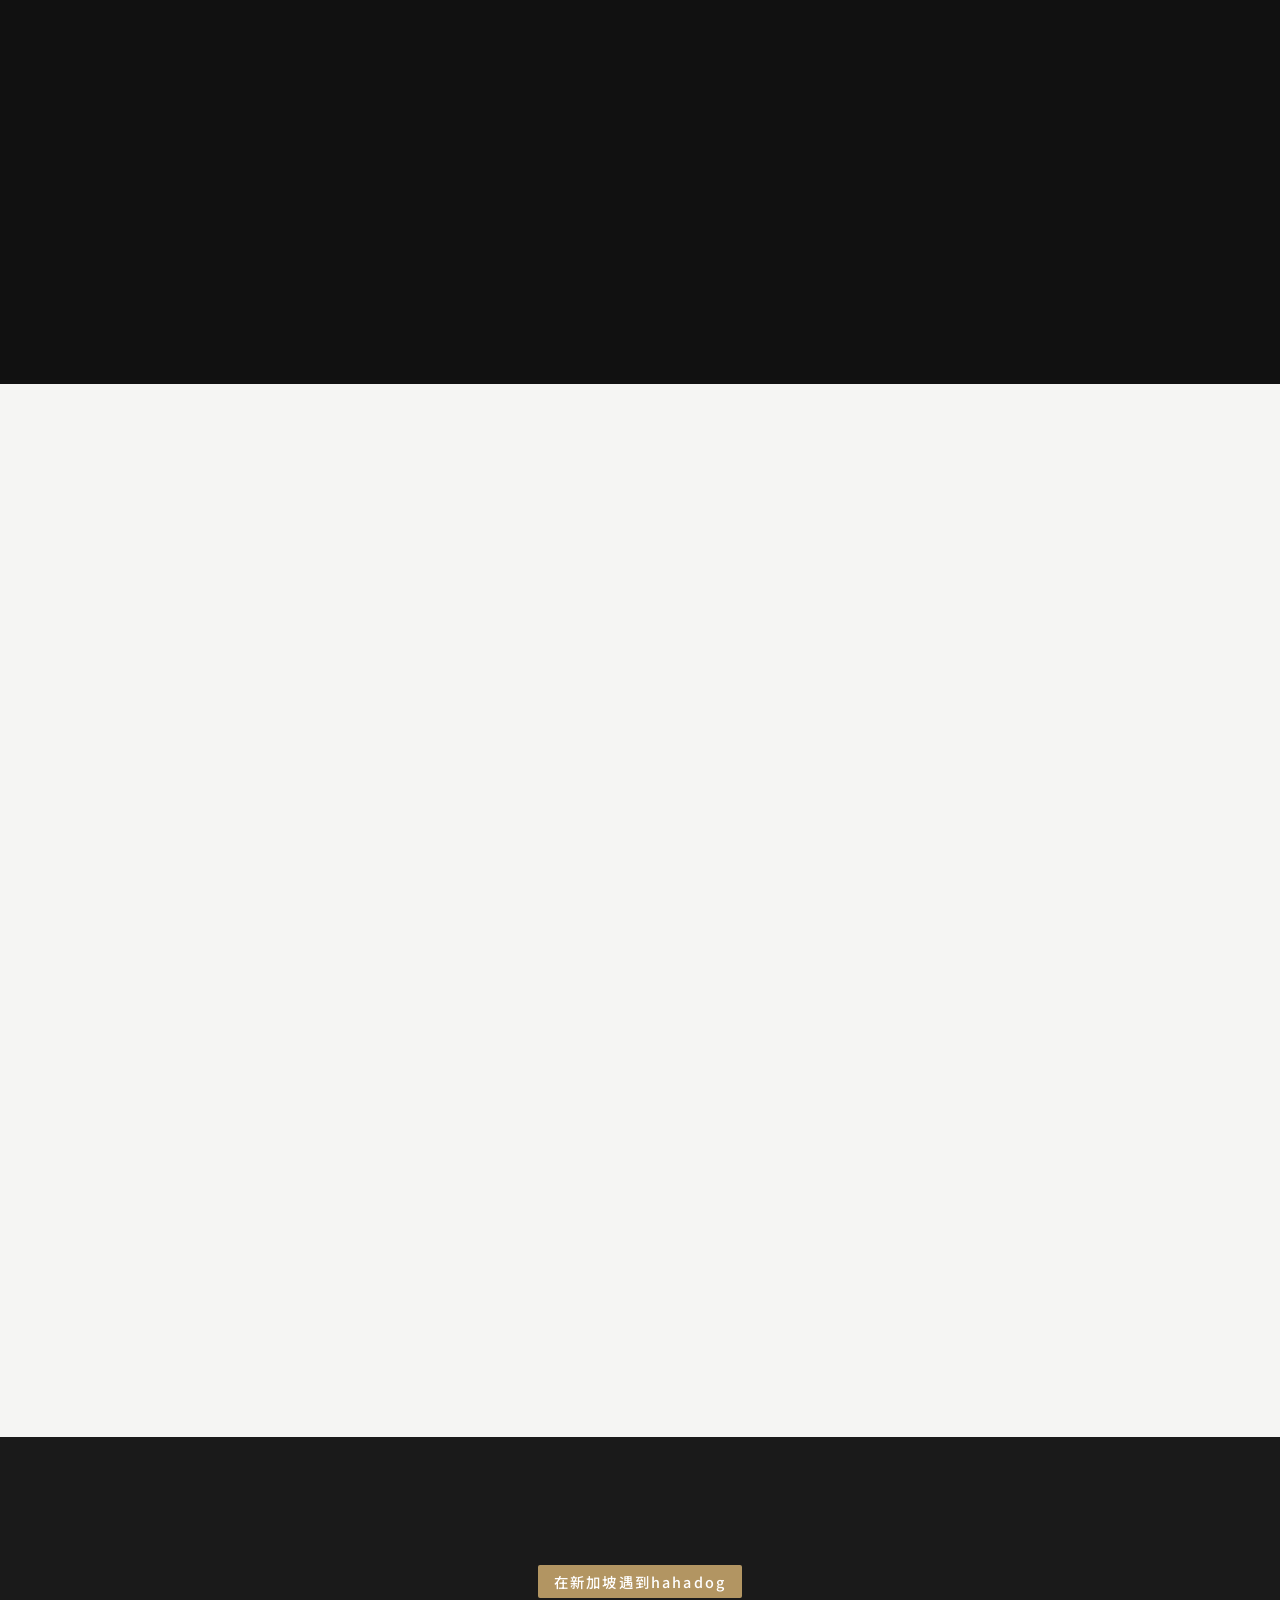
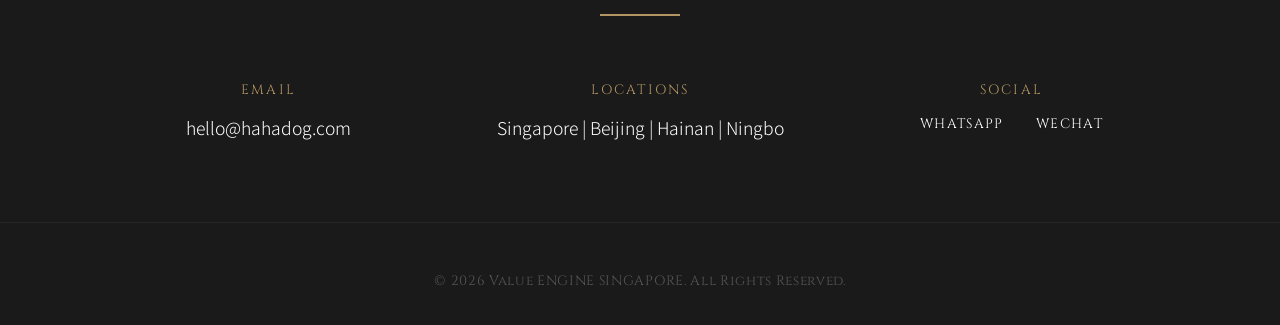
==== commit d4aba389: "Add files via upload" ====
--- a/index.html
+++ b/index.html
@@ -57,17 +57,17 @@
             </div>
 
             <div class="solutions-grid mx-auto reveal-up delay-1" style="max-width: 1000px; margin-top: 3rem;">
-                <div class="solution-item" onclick="openServiceModal('enterprise')">
+                <div class="solution-item" onclick="window.location.href='enterprise.html'">
                     <span class="solution-number">01</span>
                     <h4 class="solution-title">企业出海执行</h4>
                     <div class="solution-line"></div>
                 </div>
-                <div class="solution-item" onclick="openServiceModal('channel')">
+                <div class="solution-item" onclick="window.location.href='channel.html'">
                     <span class="solution-number">02</span>
                     <h4 class="solution-title">海外渠道拓展</h4>
                     <div class="solution-line"></div>
                 </div>
-                <div class="solution-item" onclick="openServiceModal('trade')">
+                <div class="solution-item" onclick="window.location.href='trade.html'">
                     <span class="solution-number">03</span>
                     <h4 class="solution-title">品牌增效交易</h4>
                     <div class="solution-line"></div>
@@ -203,16 +203,6 @@
         </div>
     </footer>
 
-    <!-- Service Modal (Secondary Page) -->
-    <div class="modal-overlay" id="service-modal">
-        <div class="modal-content">
-            <button class="modal-close" onclick="closeServiceModal()">&times;</button>
-            <div id="modal-body">
-                <!-- Content injected via JS -->
-            </div>
-        </div>
-    </div>
-
     <script src="script.js"></script>
 </body>
 
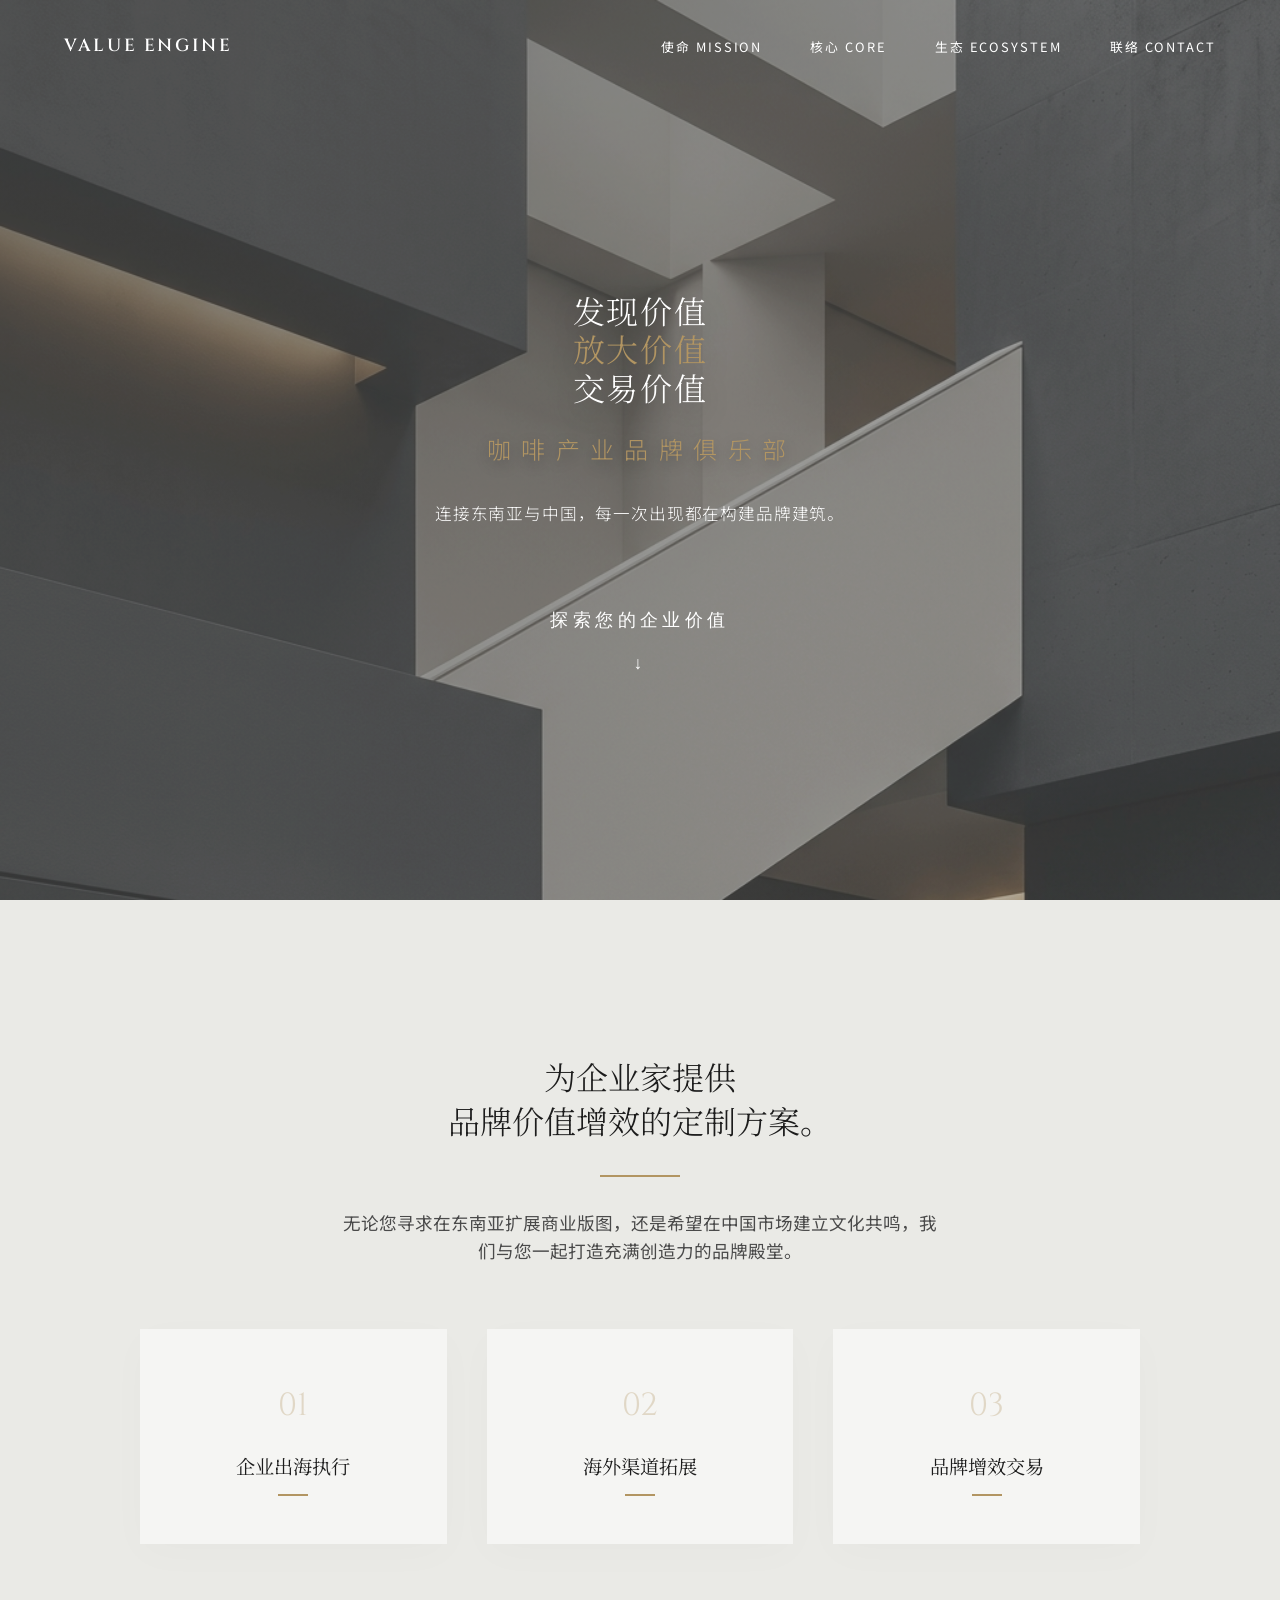
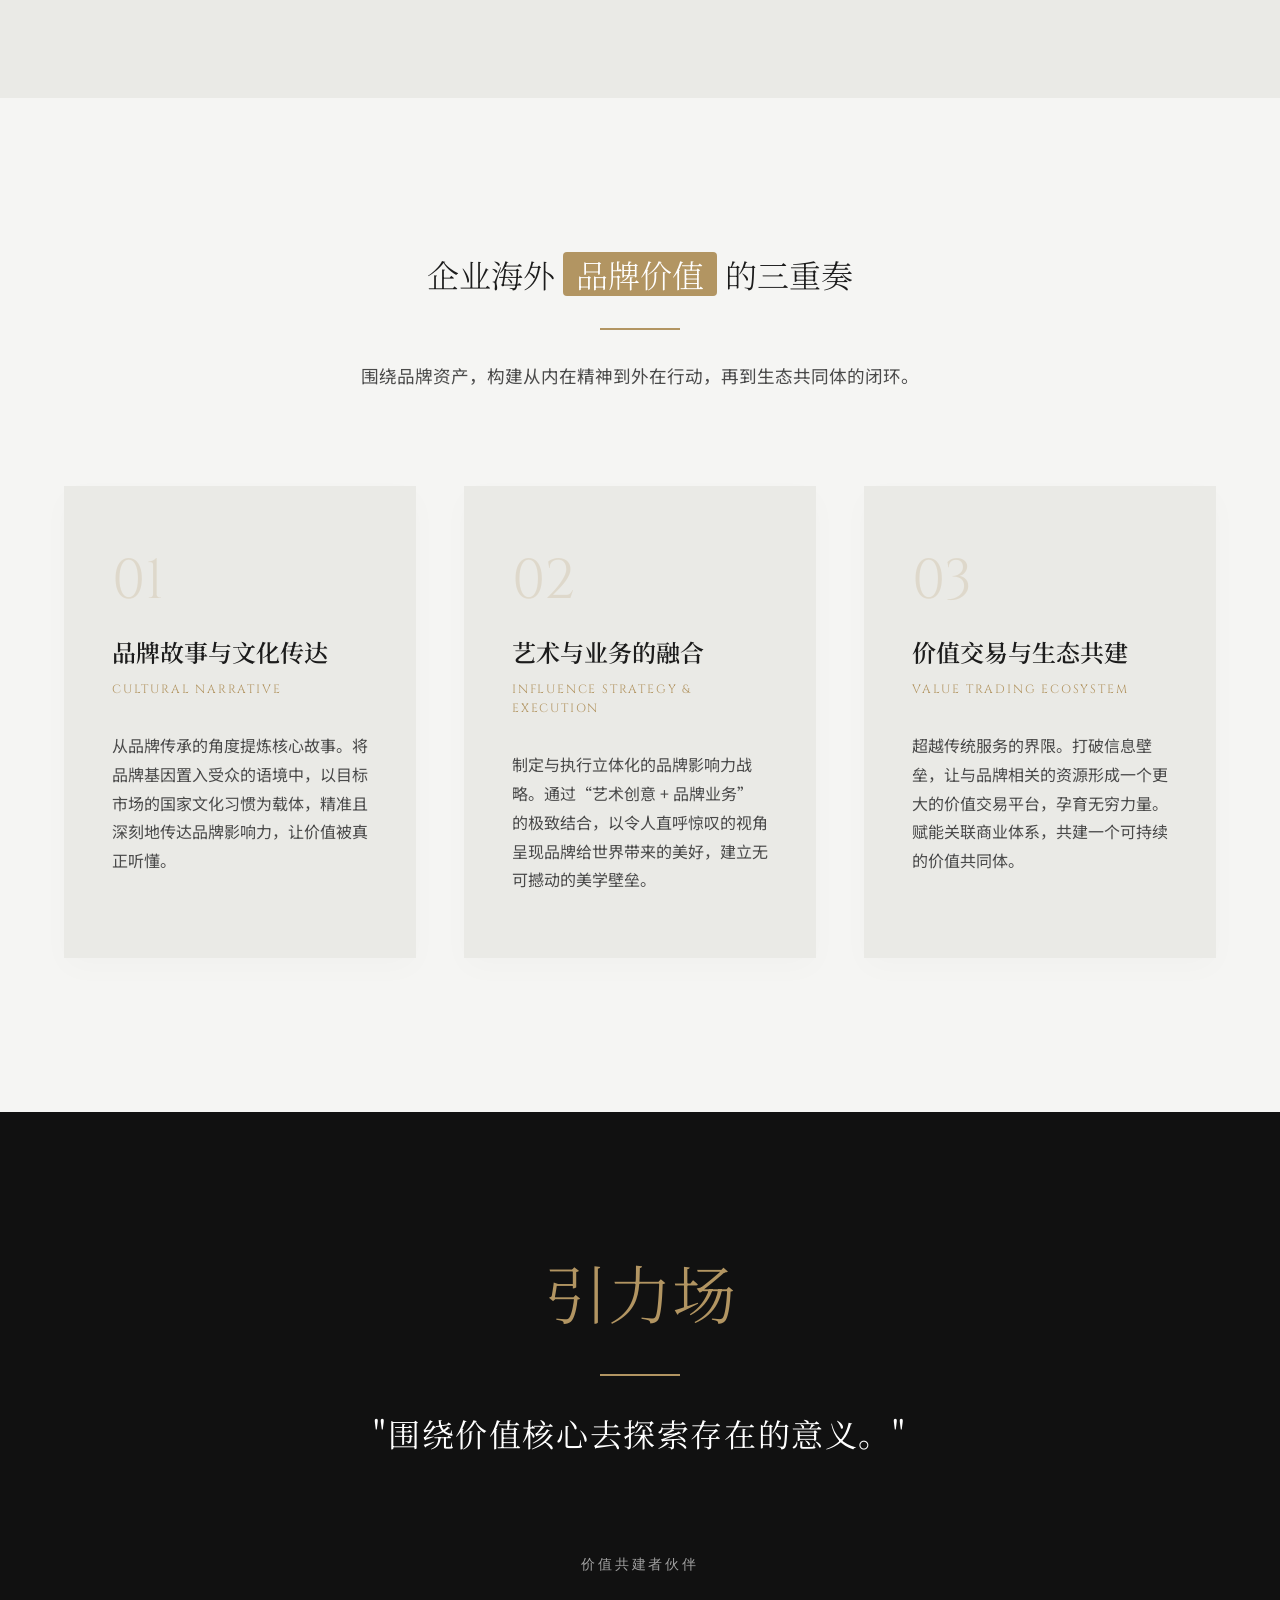
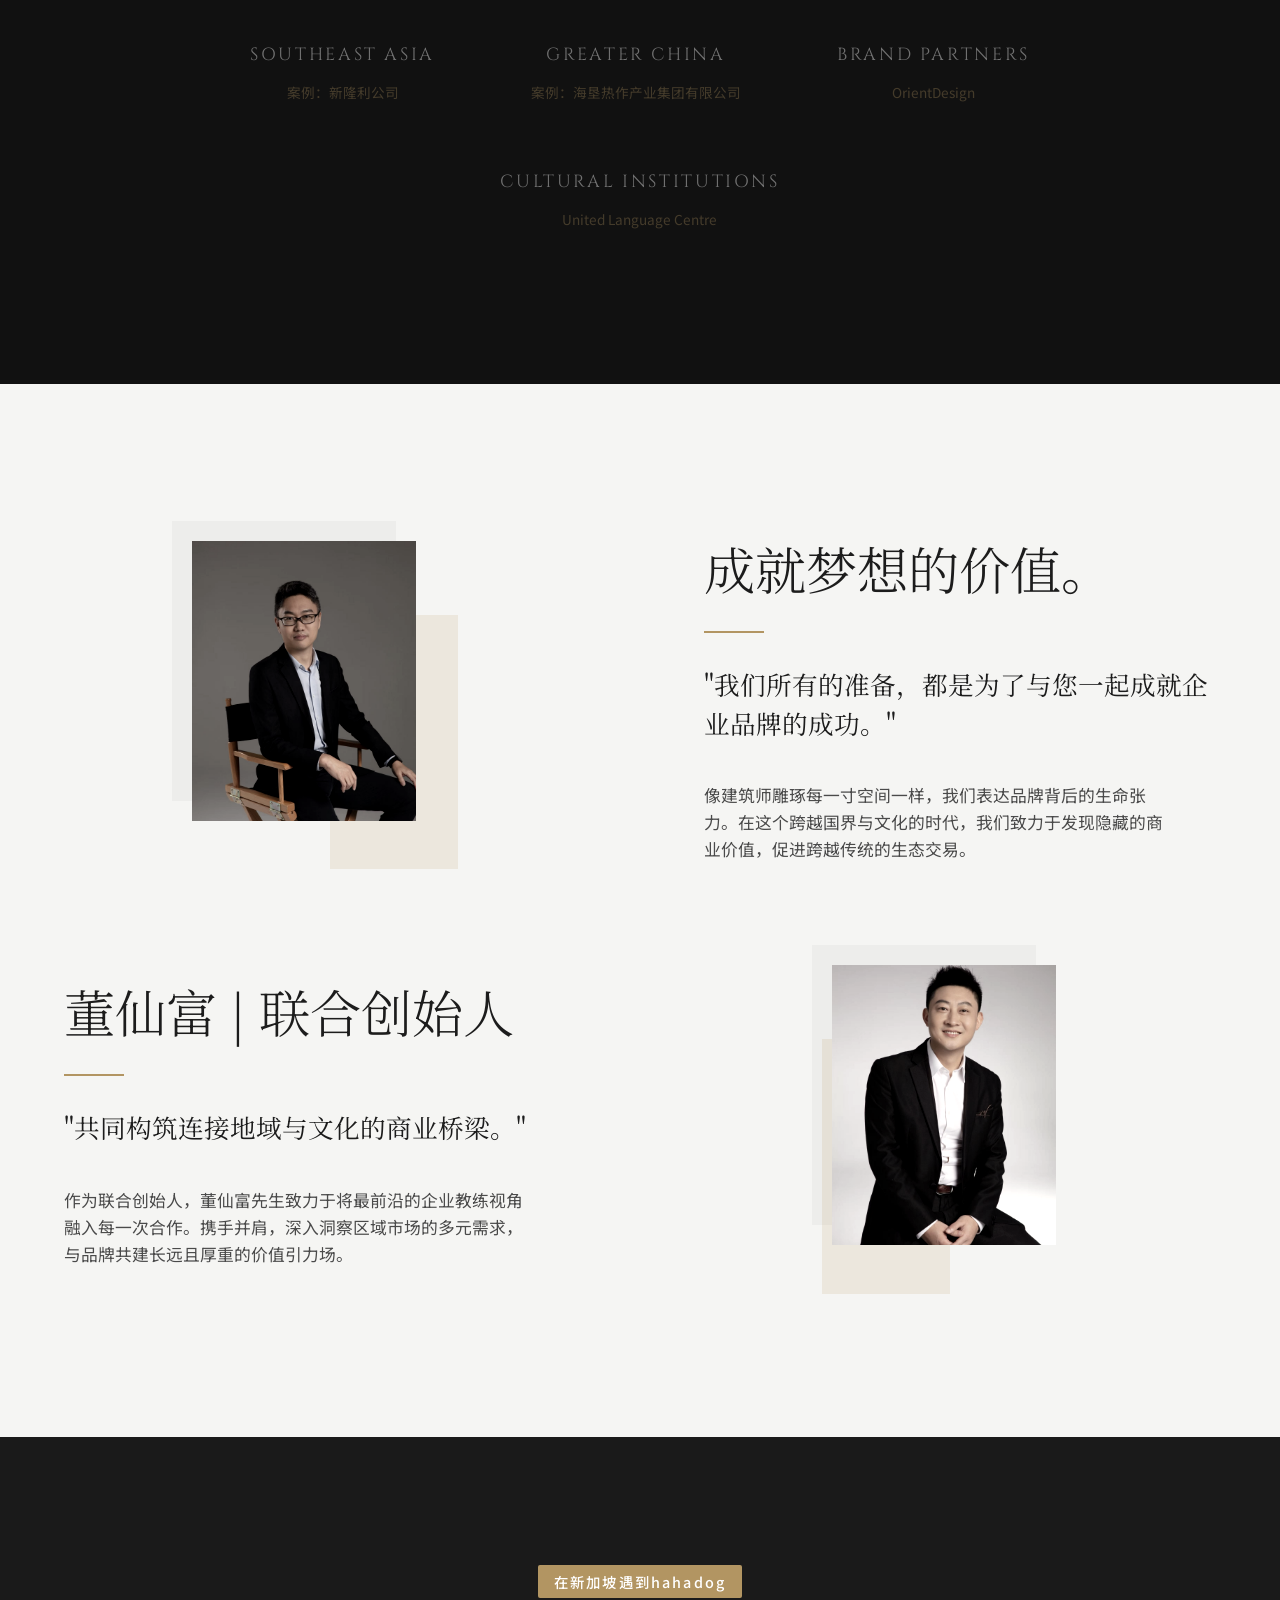
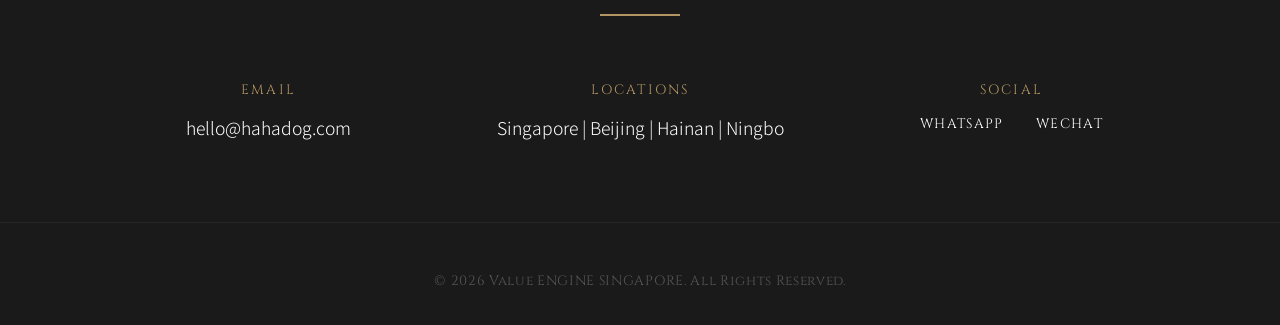
==== commit 3b93a475: "Add files via upload" ====
--- a/index.html
+++ b/index.html
@@ -203,7 +203,7 @@
         </div>
     </footer>
 
-    <script src="script.js"></script>
+    <script src="script.js?v=2"></script>
 </body>
 
 </html>
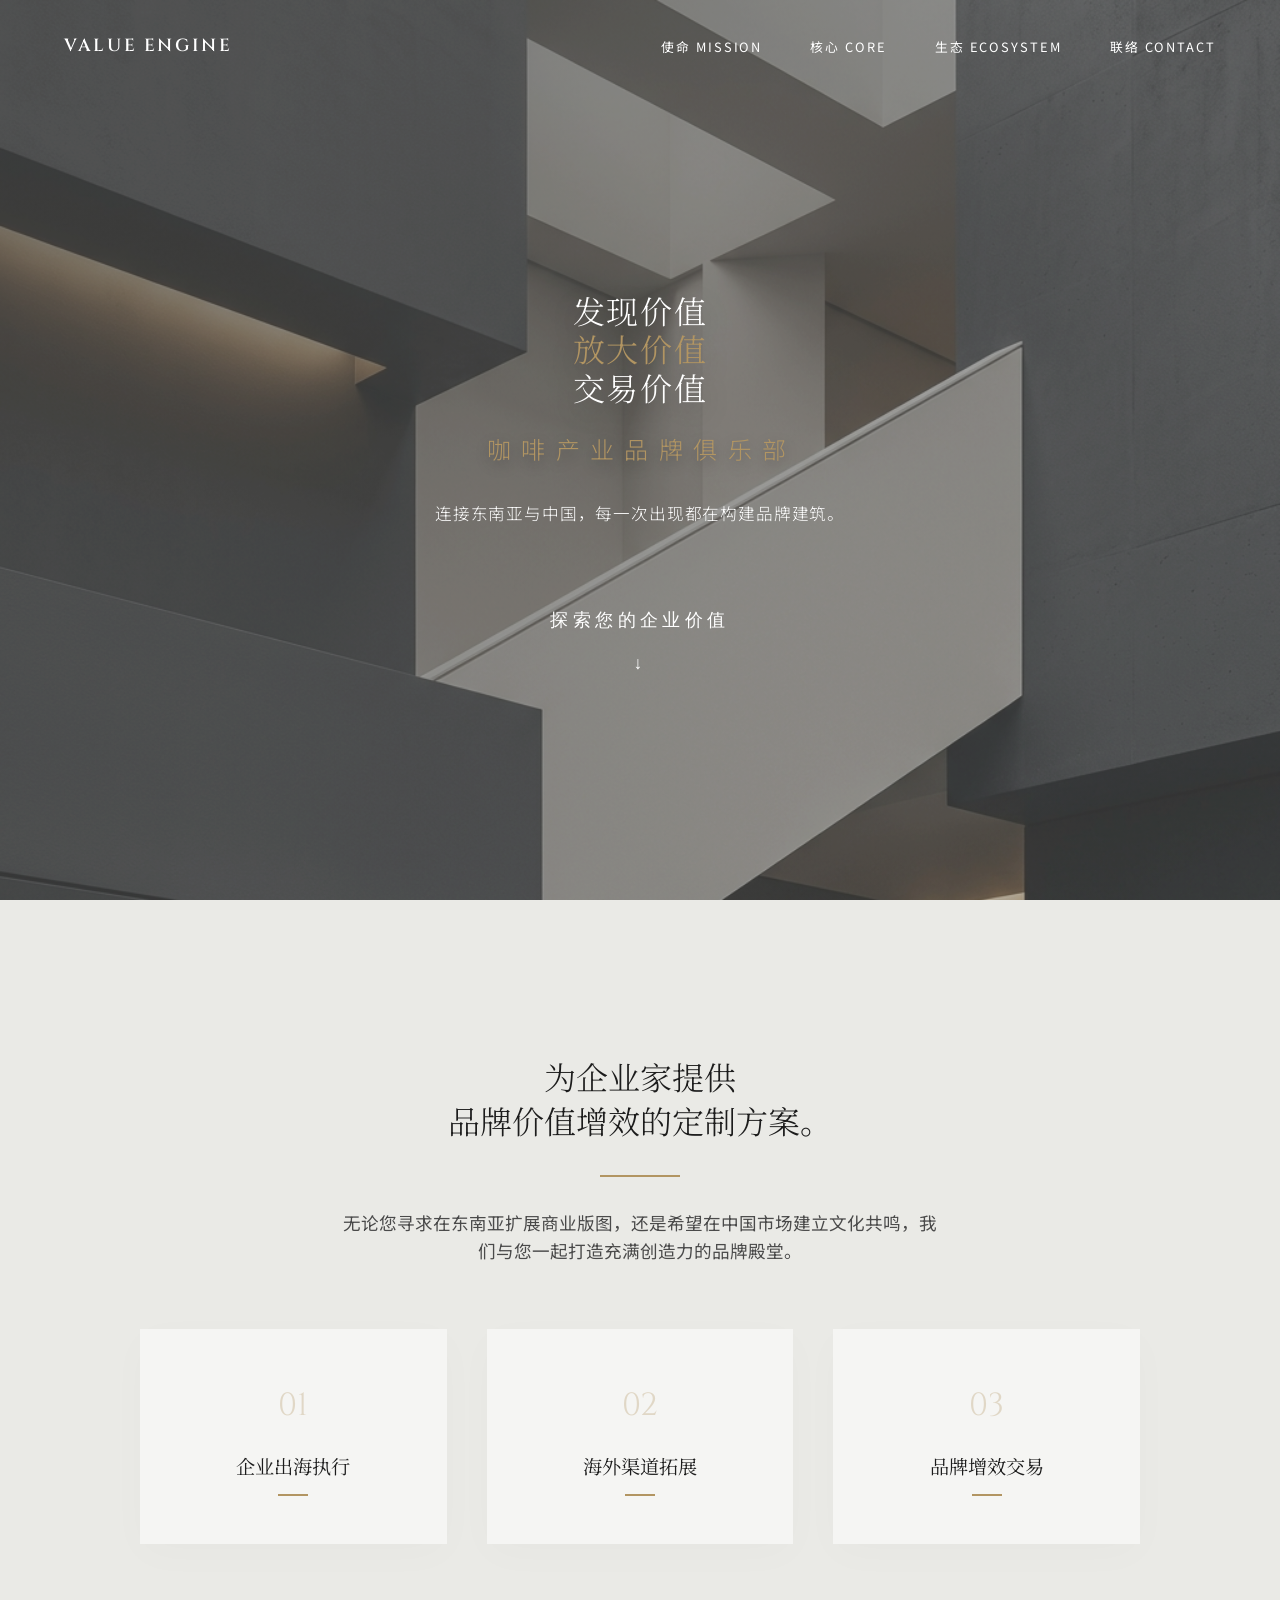
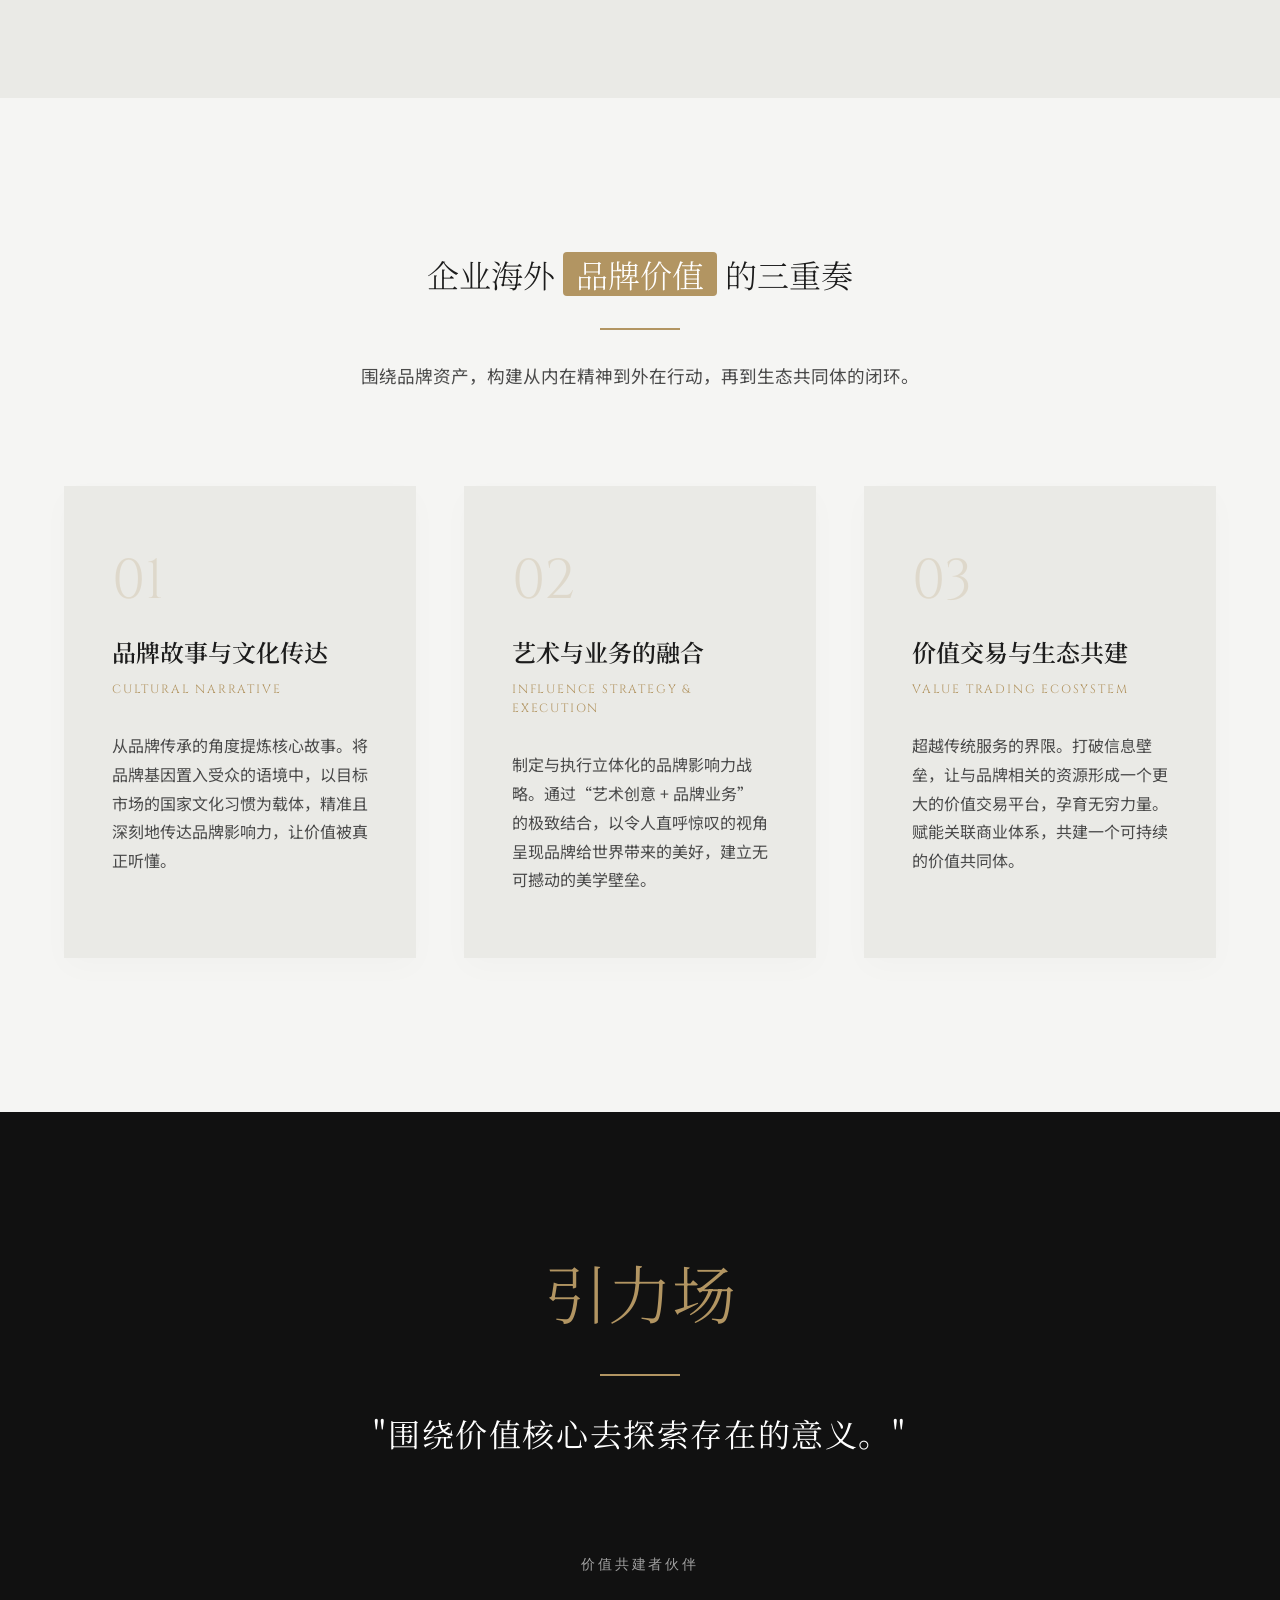
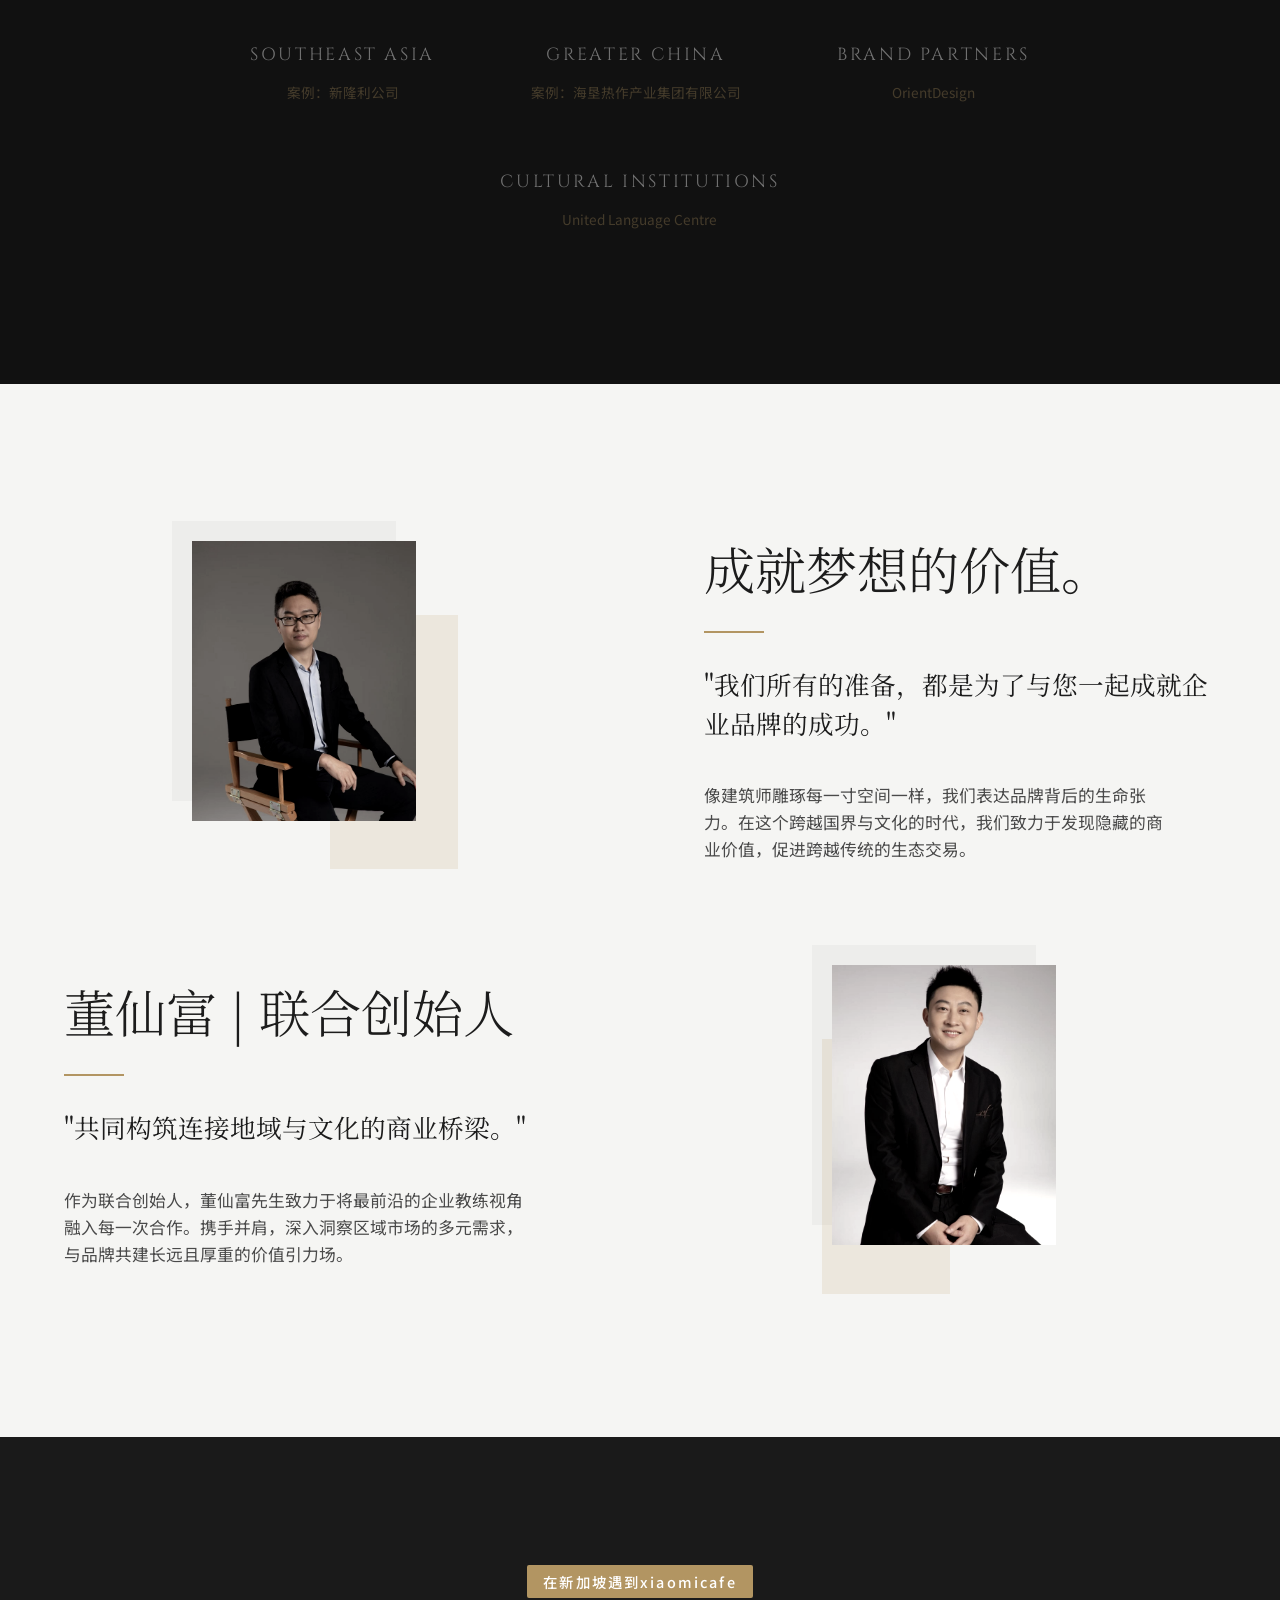
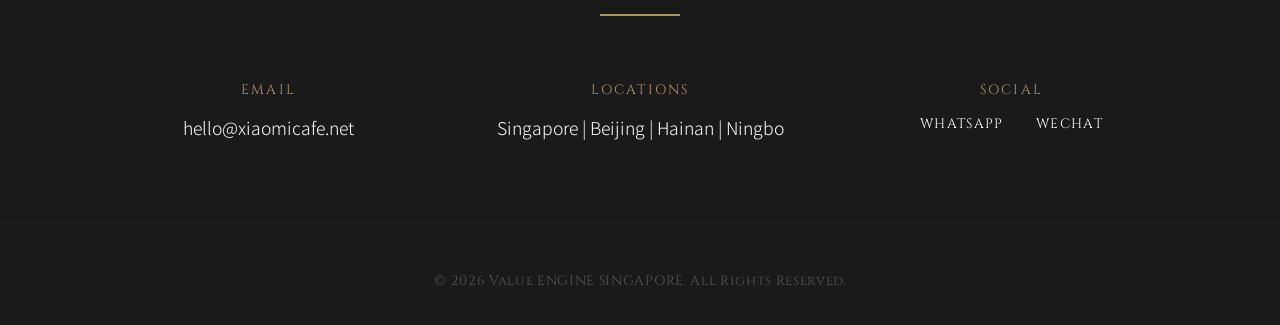
==== commit 74d58def: "Add files via upload" ====
--- a/index.html
+++ b/index.html
@@ -176,14 +176,14 @@
             <div style="margin-bottom: 1rem;">
                 <!-- Removed Text -->
                 <div class="nav-badge" style="display: inline-block; font-size: 0.9rem; padding: 0.3rem 1rem;">
-                    在新加坡遇到hahadog</div>
+                    在新加坡遇到xiaomicafe</div>
             </div>
             <div class="title-line center mx-auto" style="margin-bottom: 4rem;"></div>
 
             <div class="contact-info-grid">
                 <div class="contact-item">
                     <h4 class="contact-label">Email</h4>
-                    <a href="mailto:hello@hahadog.com" class="contact-value">hello@hahadog.com</a>
+                    <a href="mailto:hello@xiaomicafe.net" class="contact-value">hello@xiaomicafe.net</a>
                 </div>
                 <div class="contact-item">
                     <h4 class="contact-label">Locations</h4>
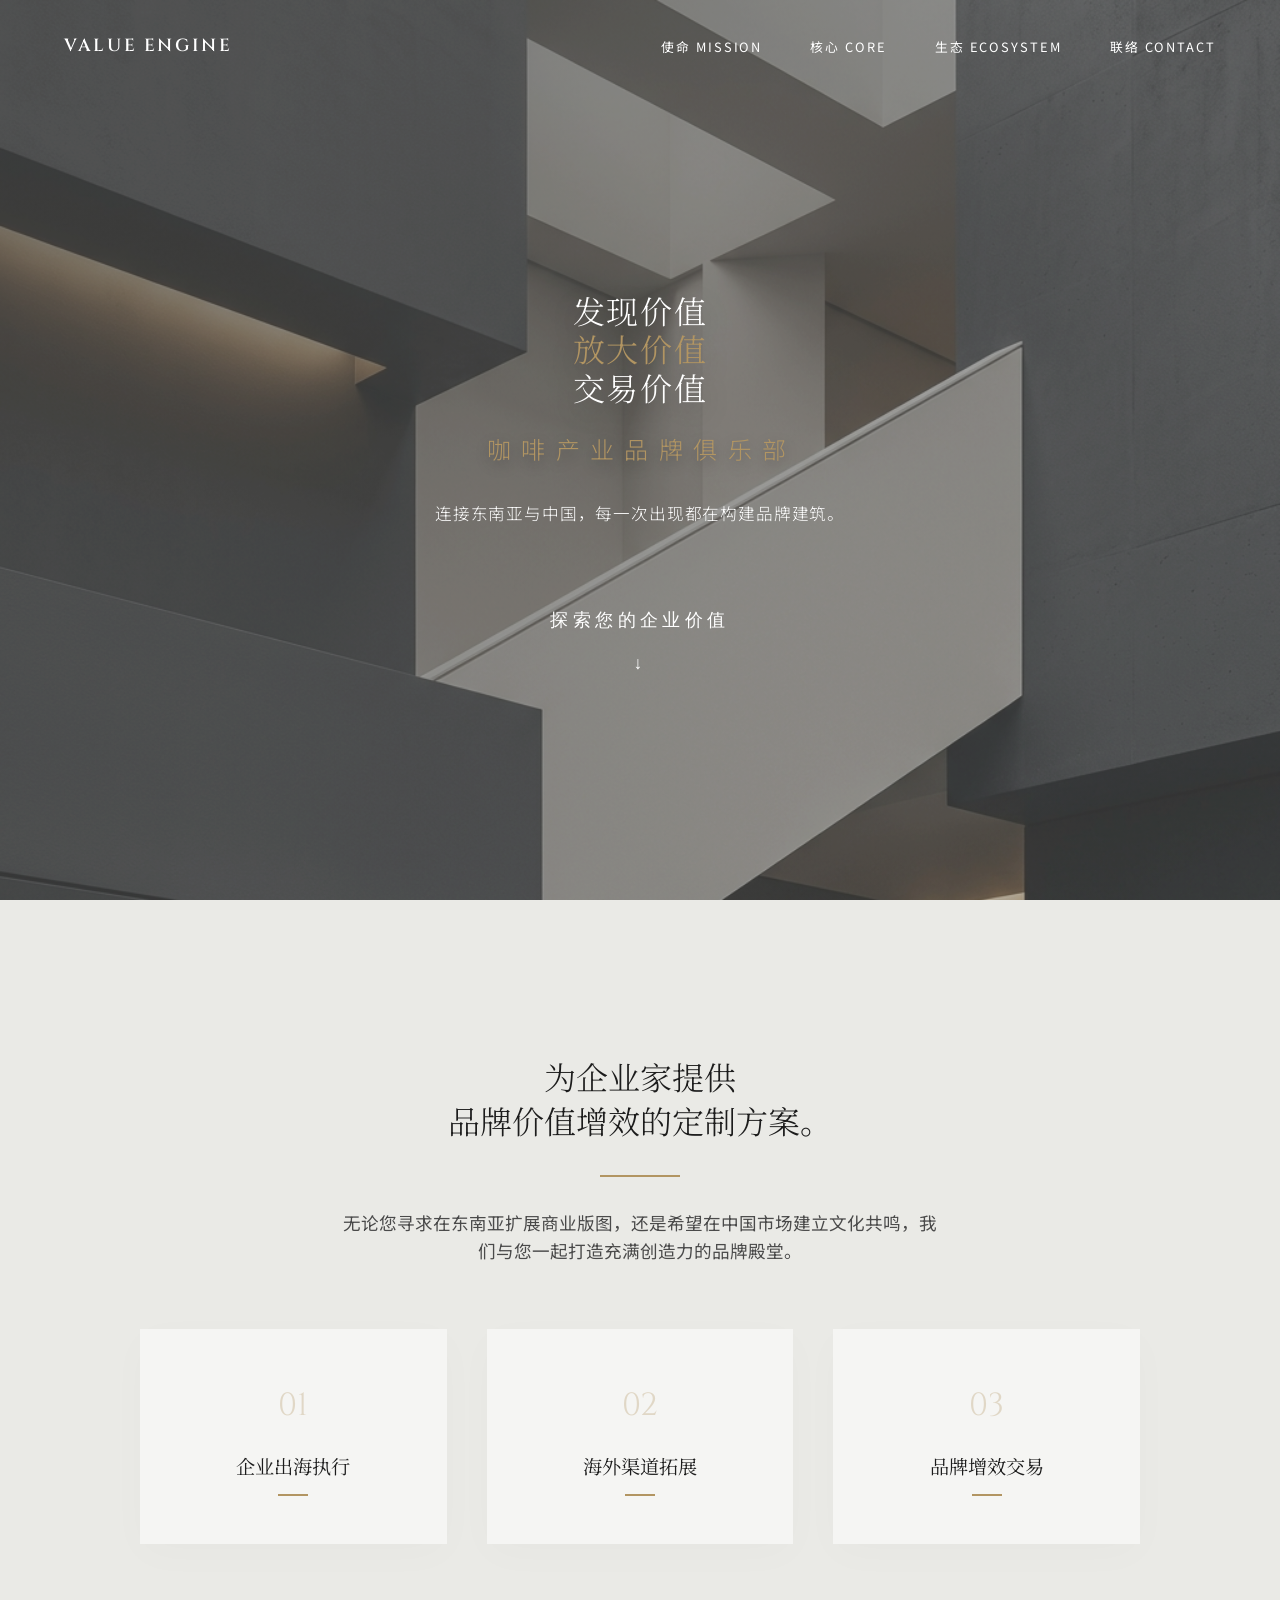
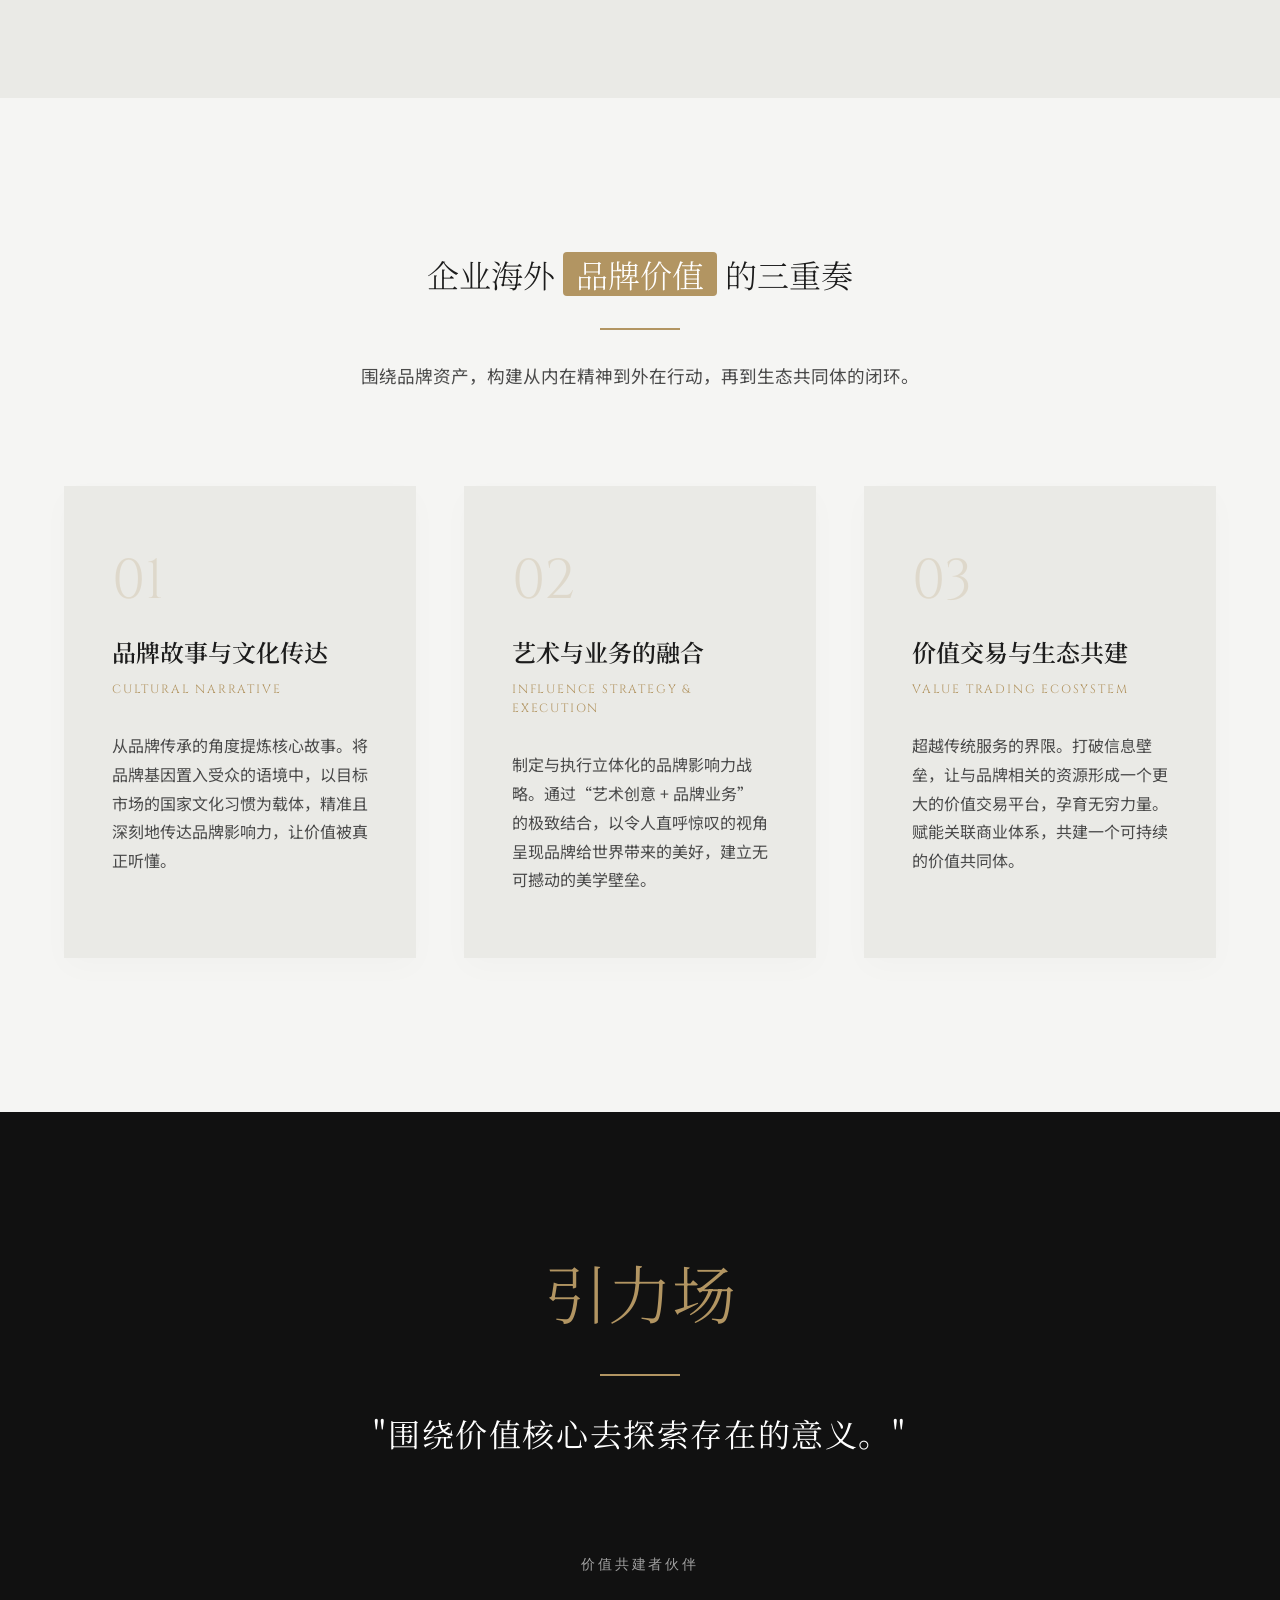
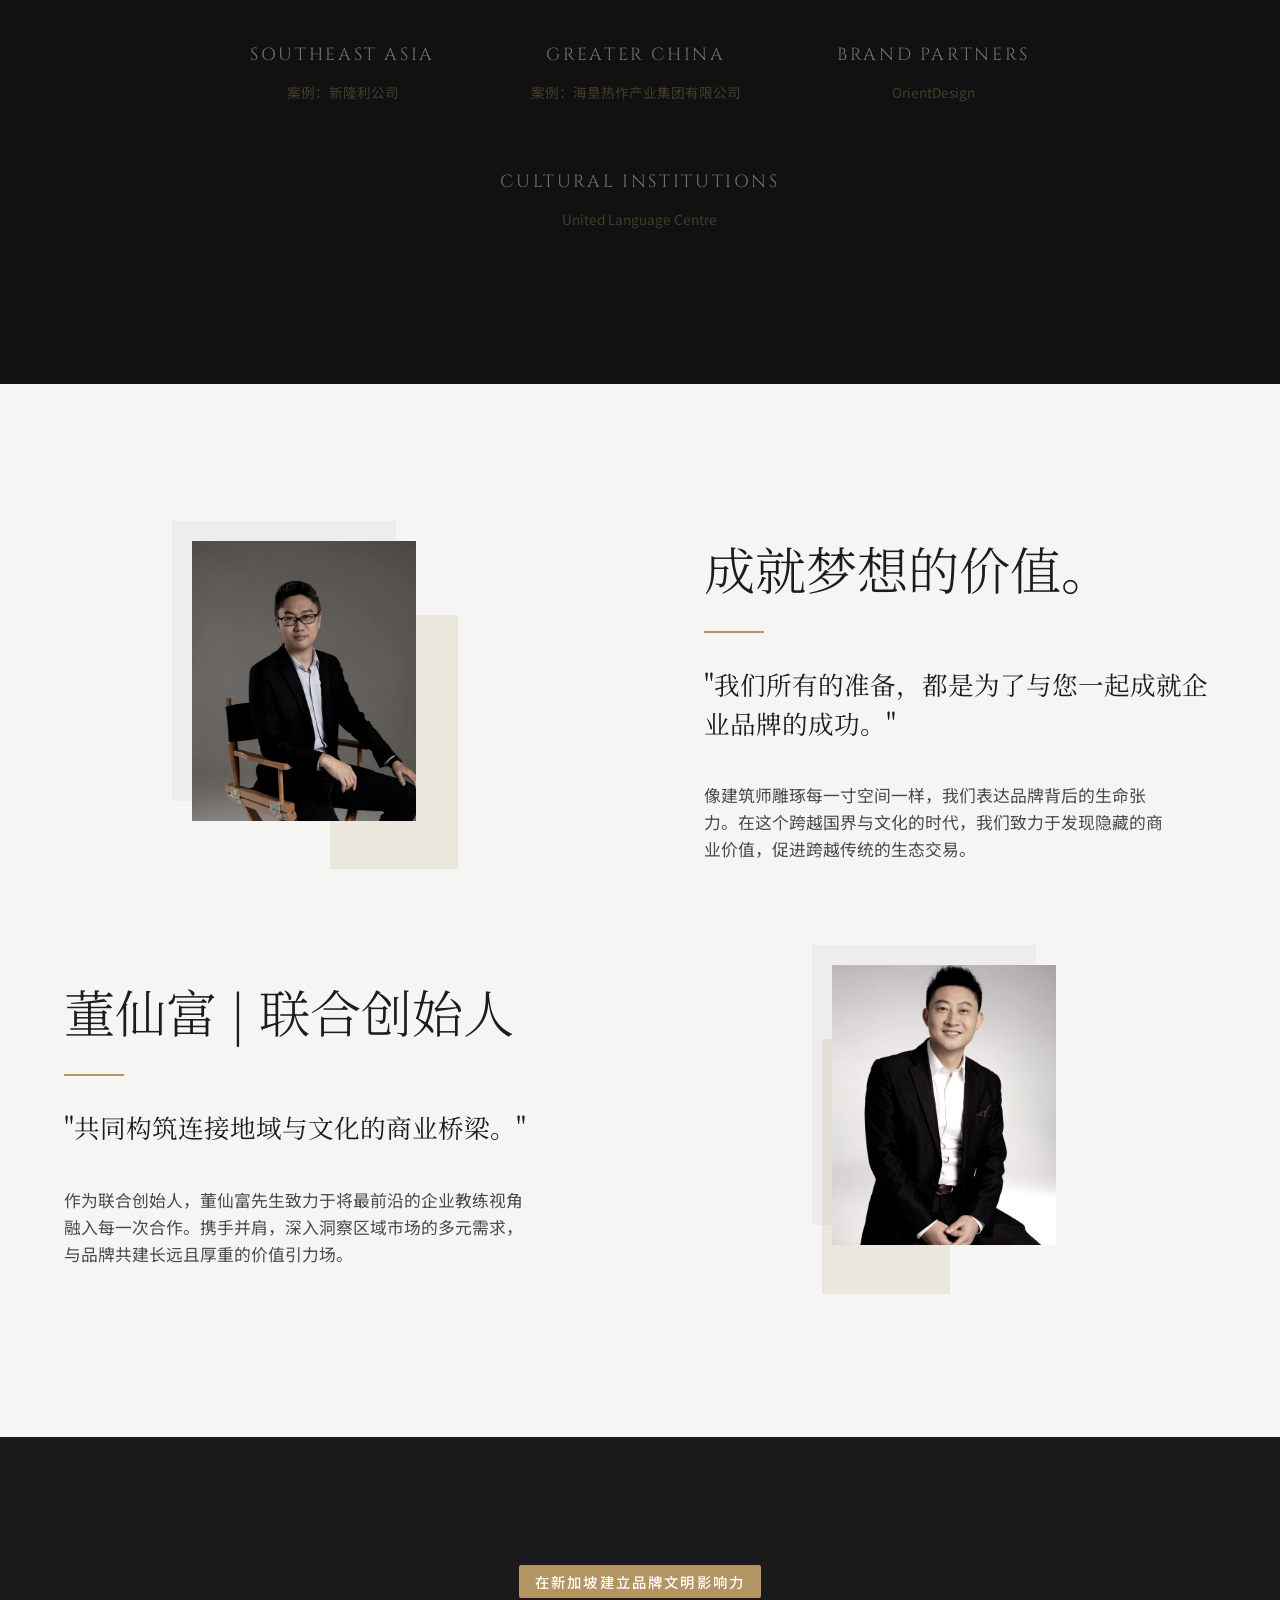
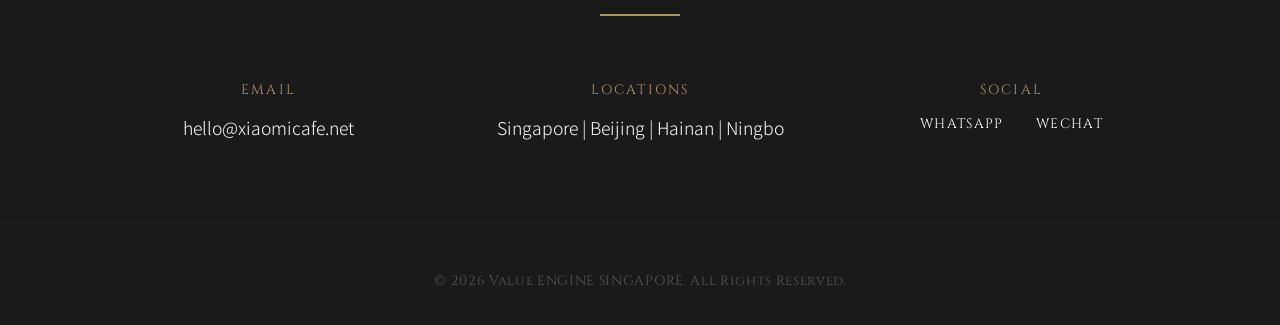
==== commit b4f5688d: "Add files via upload 增加品牌文明影响力描述" ====
--- a/index.html
+++ b/index.html
@@ -176,7 +176,7 @@
             <div style="margin-bottom: 1rem;">
                 <!-- Removed Text -->
                 <div class="nav-badge" style="display: inline-block; font-size: 0.9rem; padding: 0.3rem 1rem;">
-                    在新加坡遇到xiaomicafe</div>
+                    在新加坡建立品牌文明影响力</div>
             </div>
             <div class="title-line center mx-auto" style="margin-bottom: 4rem;"></div>
 
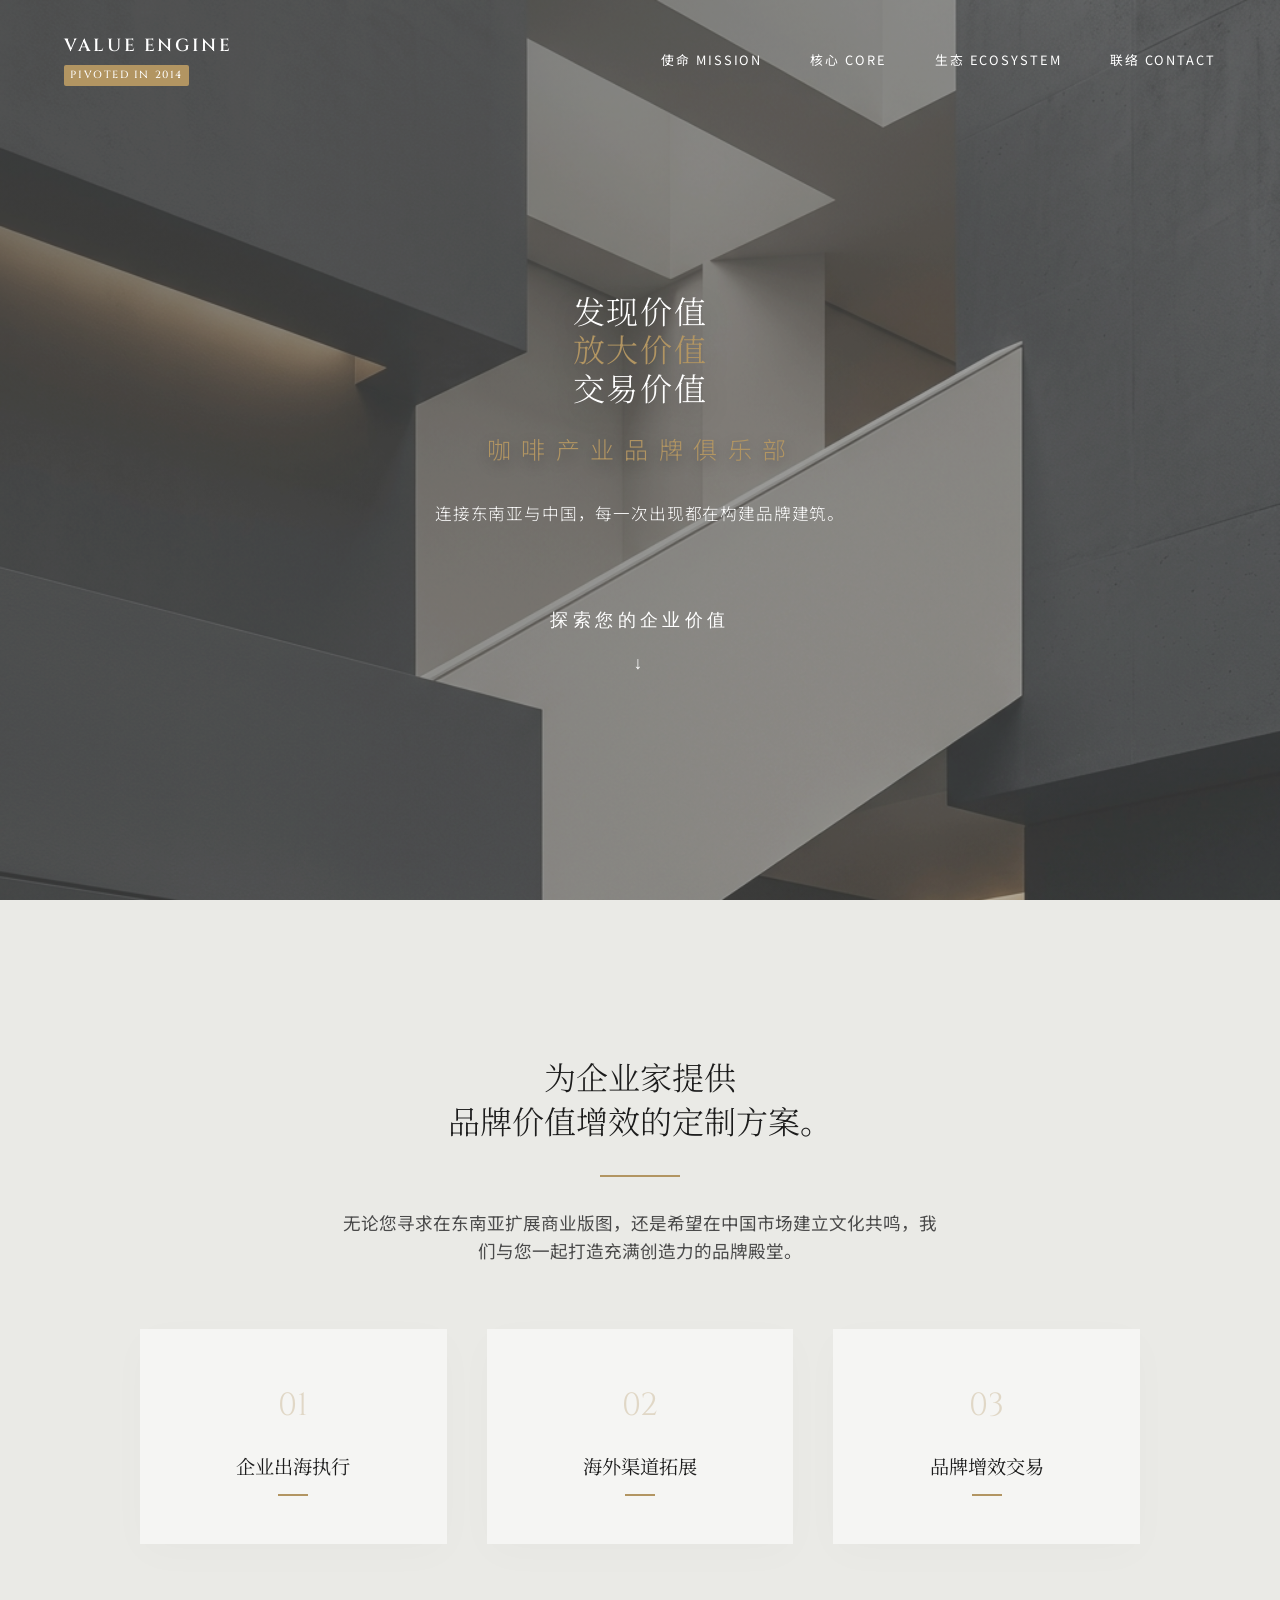
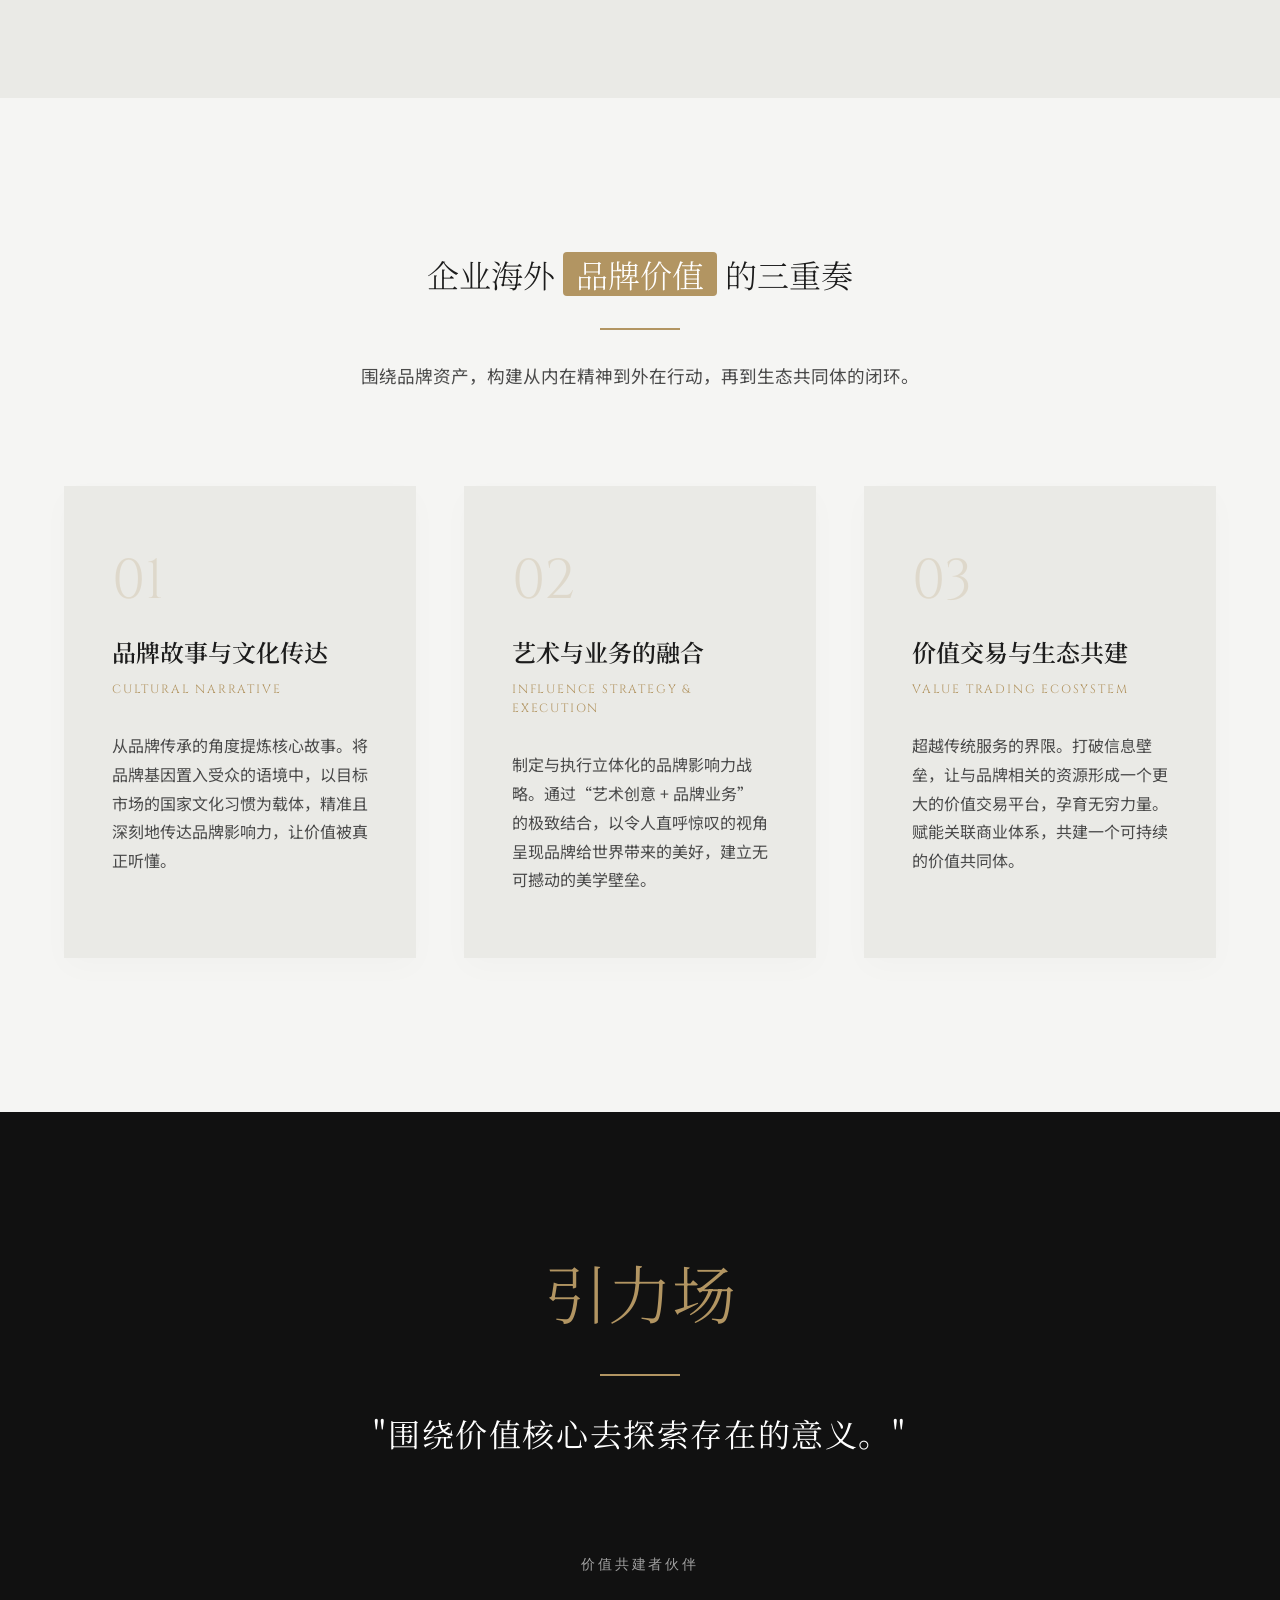
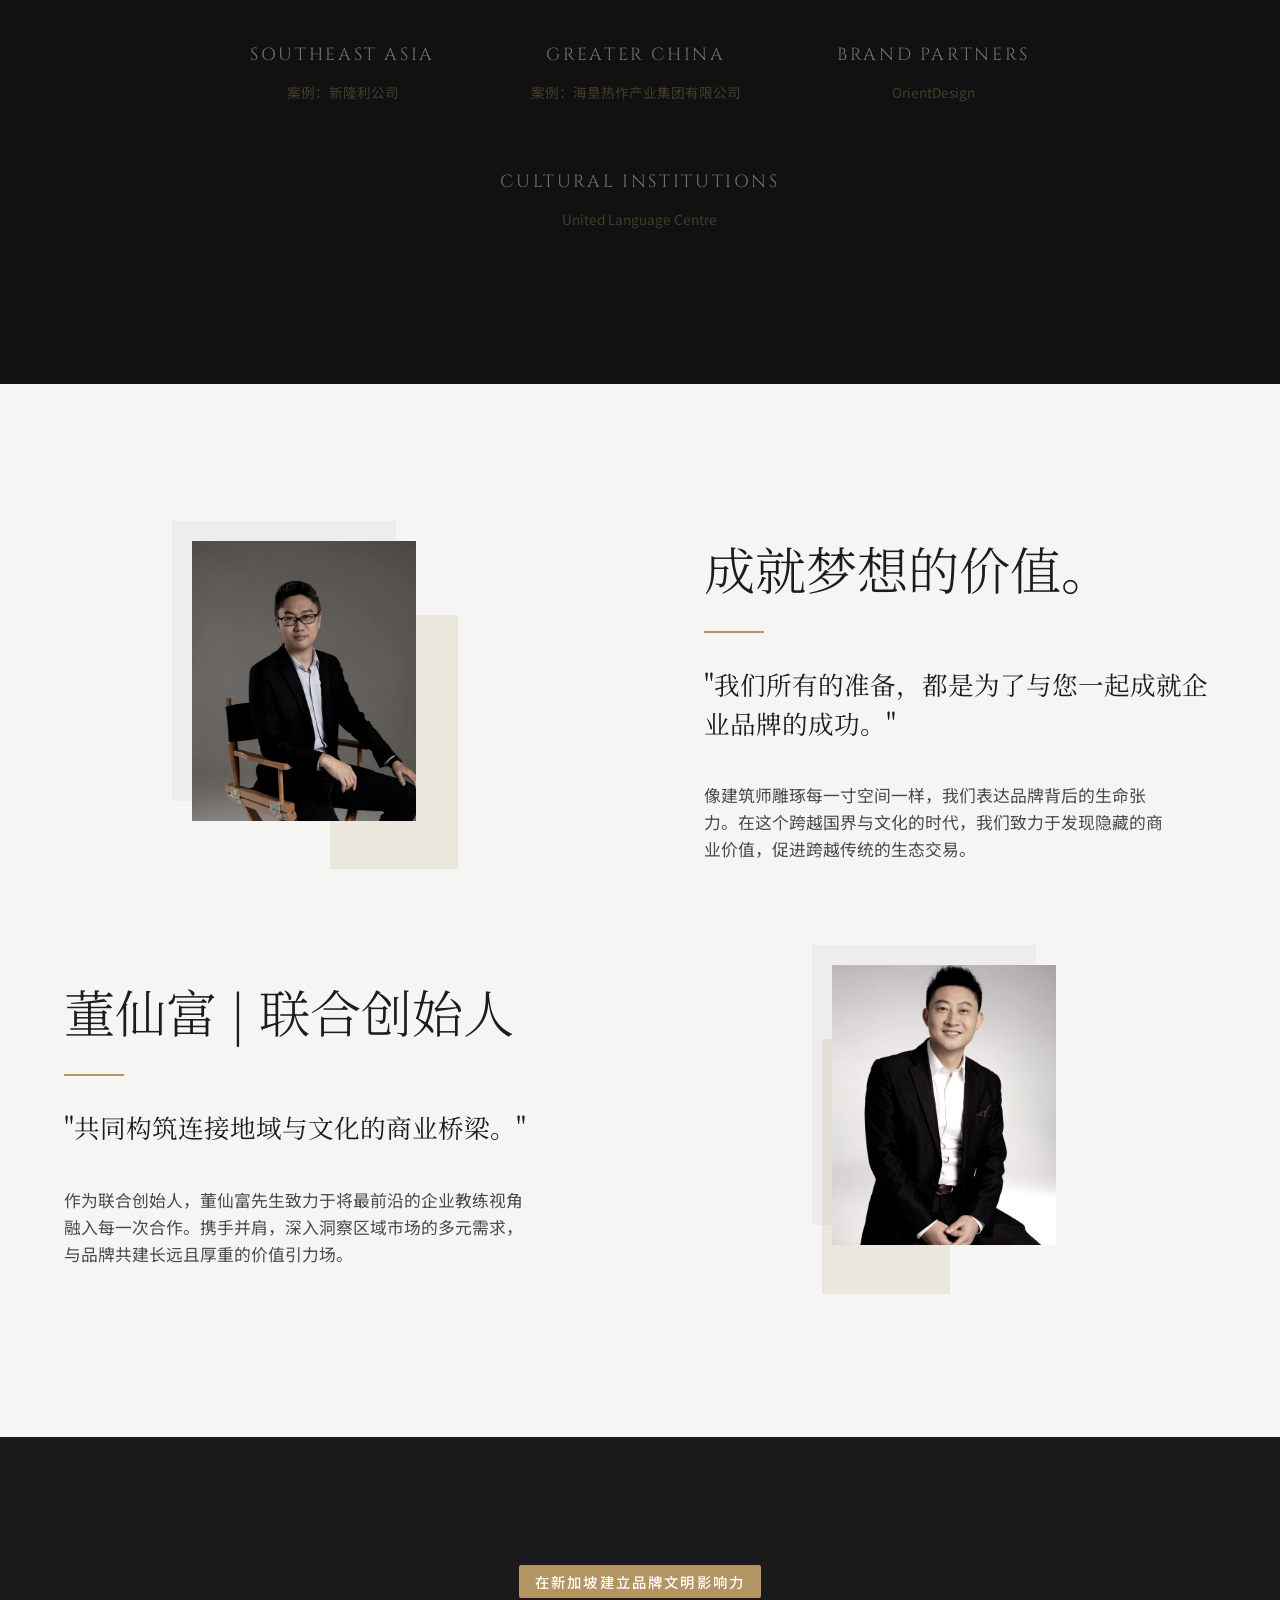
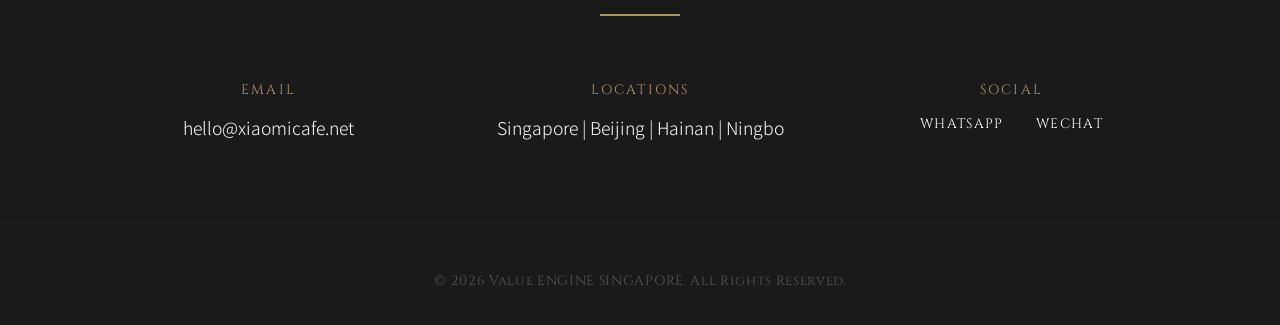
==== commit 61321384: "Add files via upload 增加pivoted 2014" ====
--- a/index.html
+++ b/index.html
@@ -12,12 +12,15 @@
     <link
         href="https://fonts.googleapis.com/css2?family=Cinzel:wght@400;600&family=Noto+Serif+SC:wght@300;400;600;900&family=Inter:wght@300;400;600&family=Noto+Sans+SC:wght@300;400;500;700&display=swap"
         rel="stylesheet">
-    <link rel="stylesheet" href="style.css">
+    <link rel="stylesheet" href="style.css?v=3">
 </head>
 
 <body>
     <nav class="architect-nav">
-        <div class="nav-logo">VALUE ENGINE</div>
+        <div class="nav-branding">
+            <div class="nav-logo">VALUE ENGINE</div>
+            <div class="nav-badge" style="font-family: var(--font-english); font-size: 0.65rem; padding: 0.15rem 0.4rem; text-transform: uppercase;">pivoted in 2014</div>
+        </div>
         <ul class="nav-links">
             <li><a href="#mission">使命 Mission</a></li>
             <li><a href="#services">核心 Core</a></li>
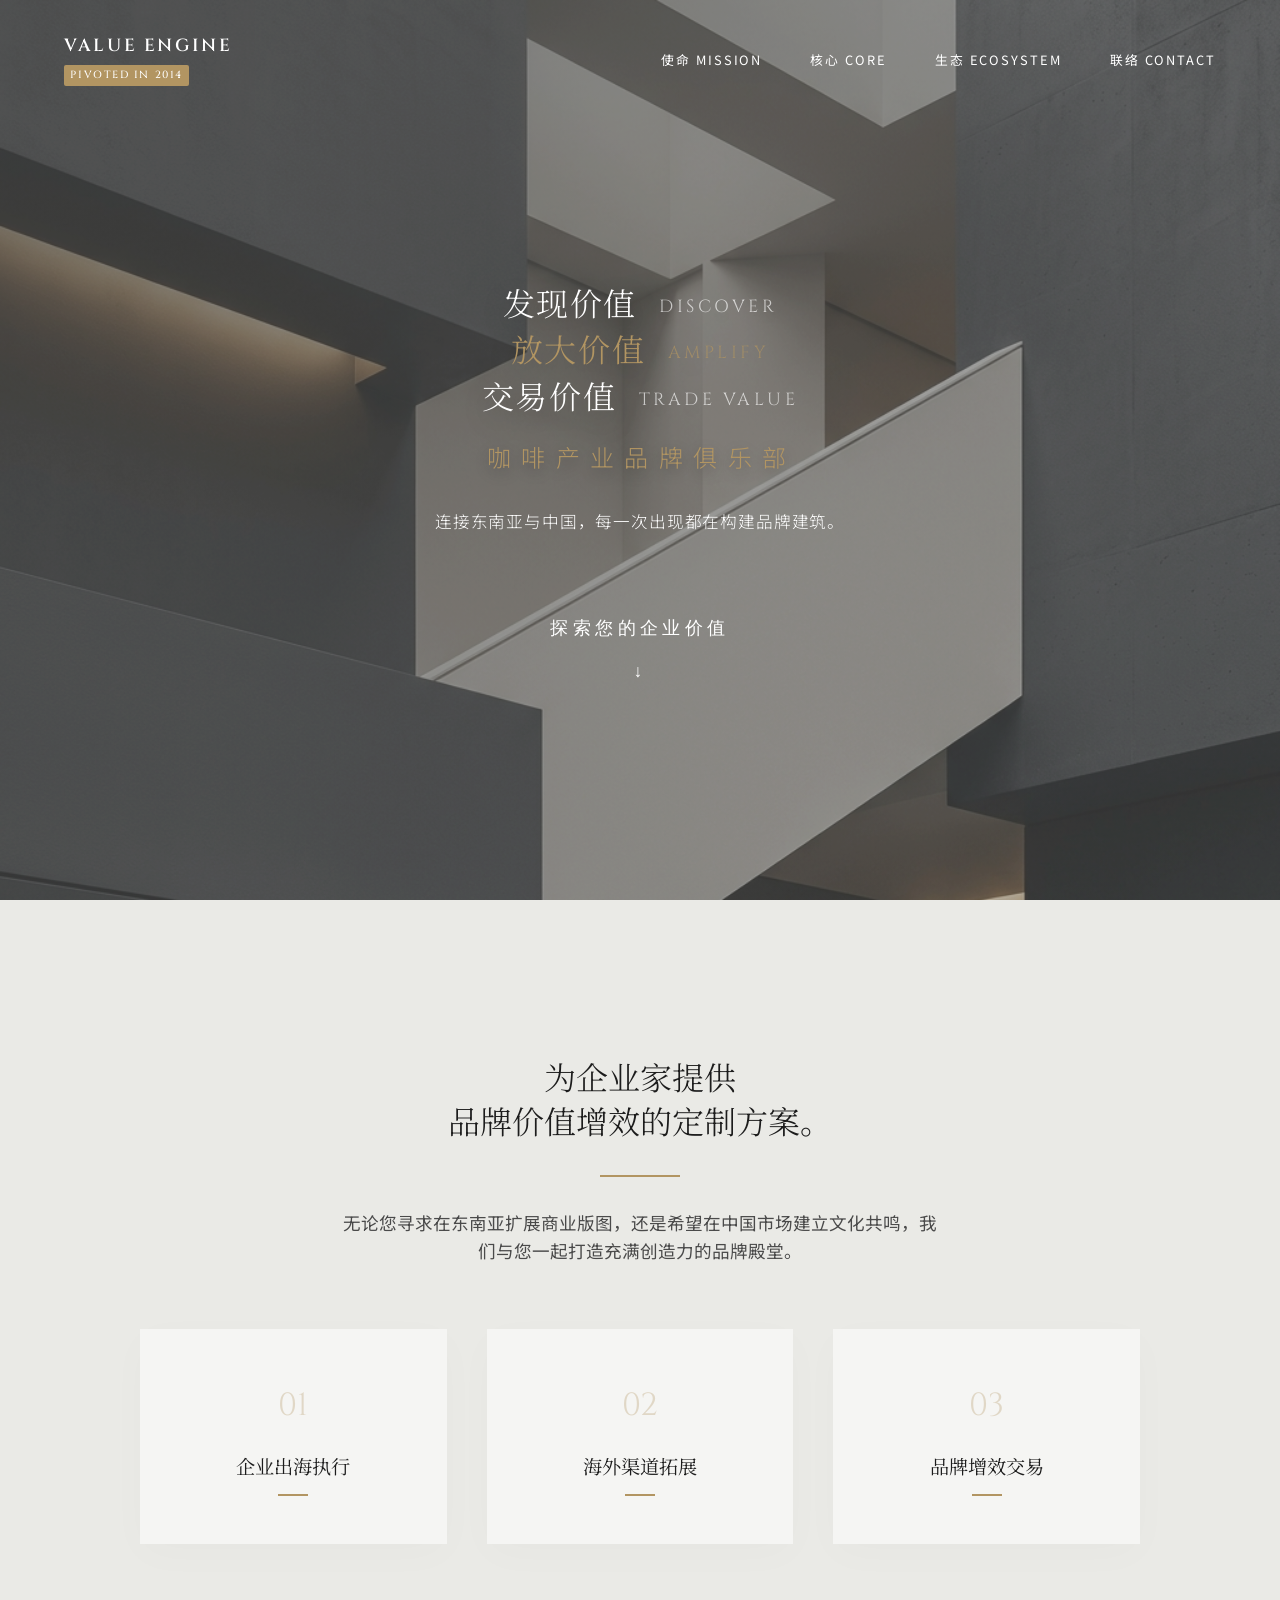
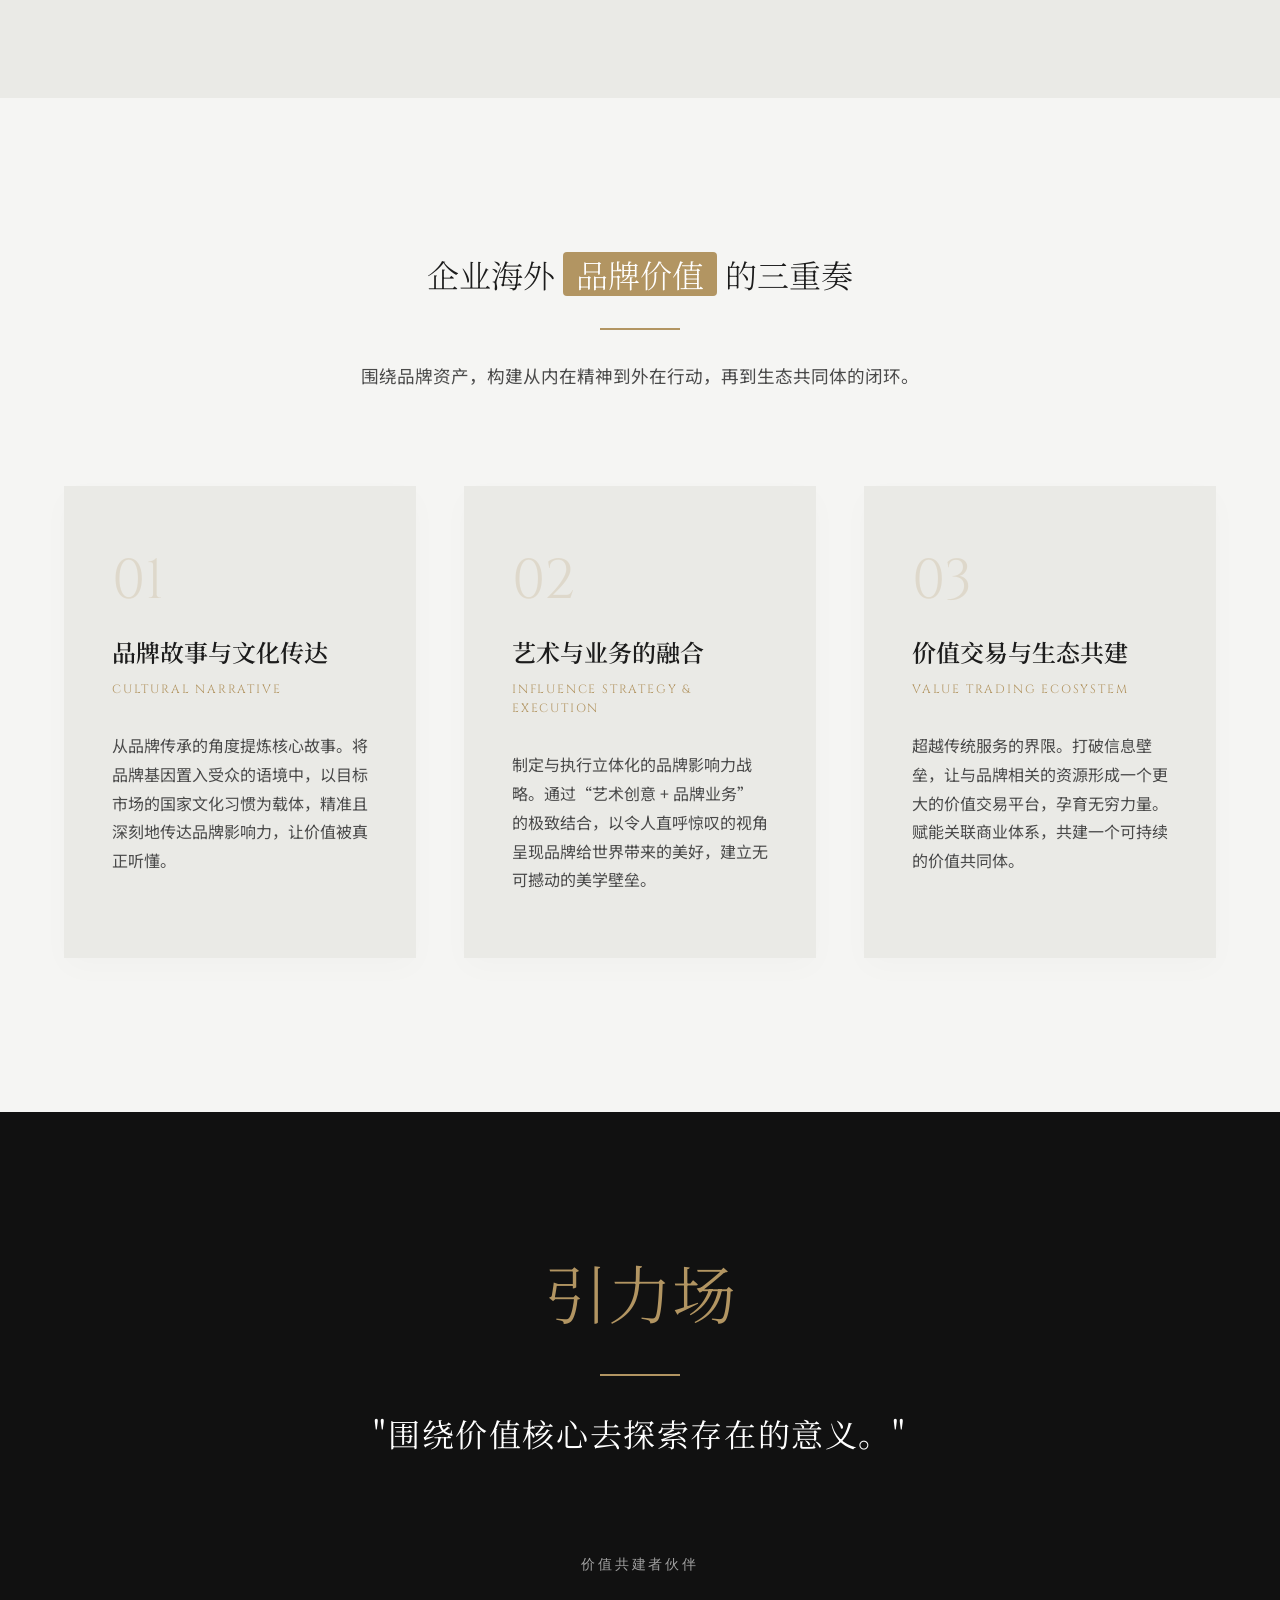
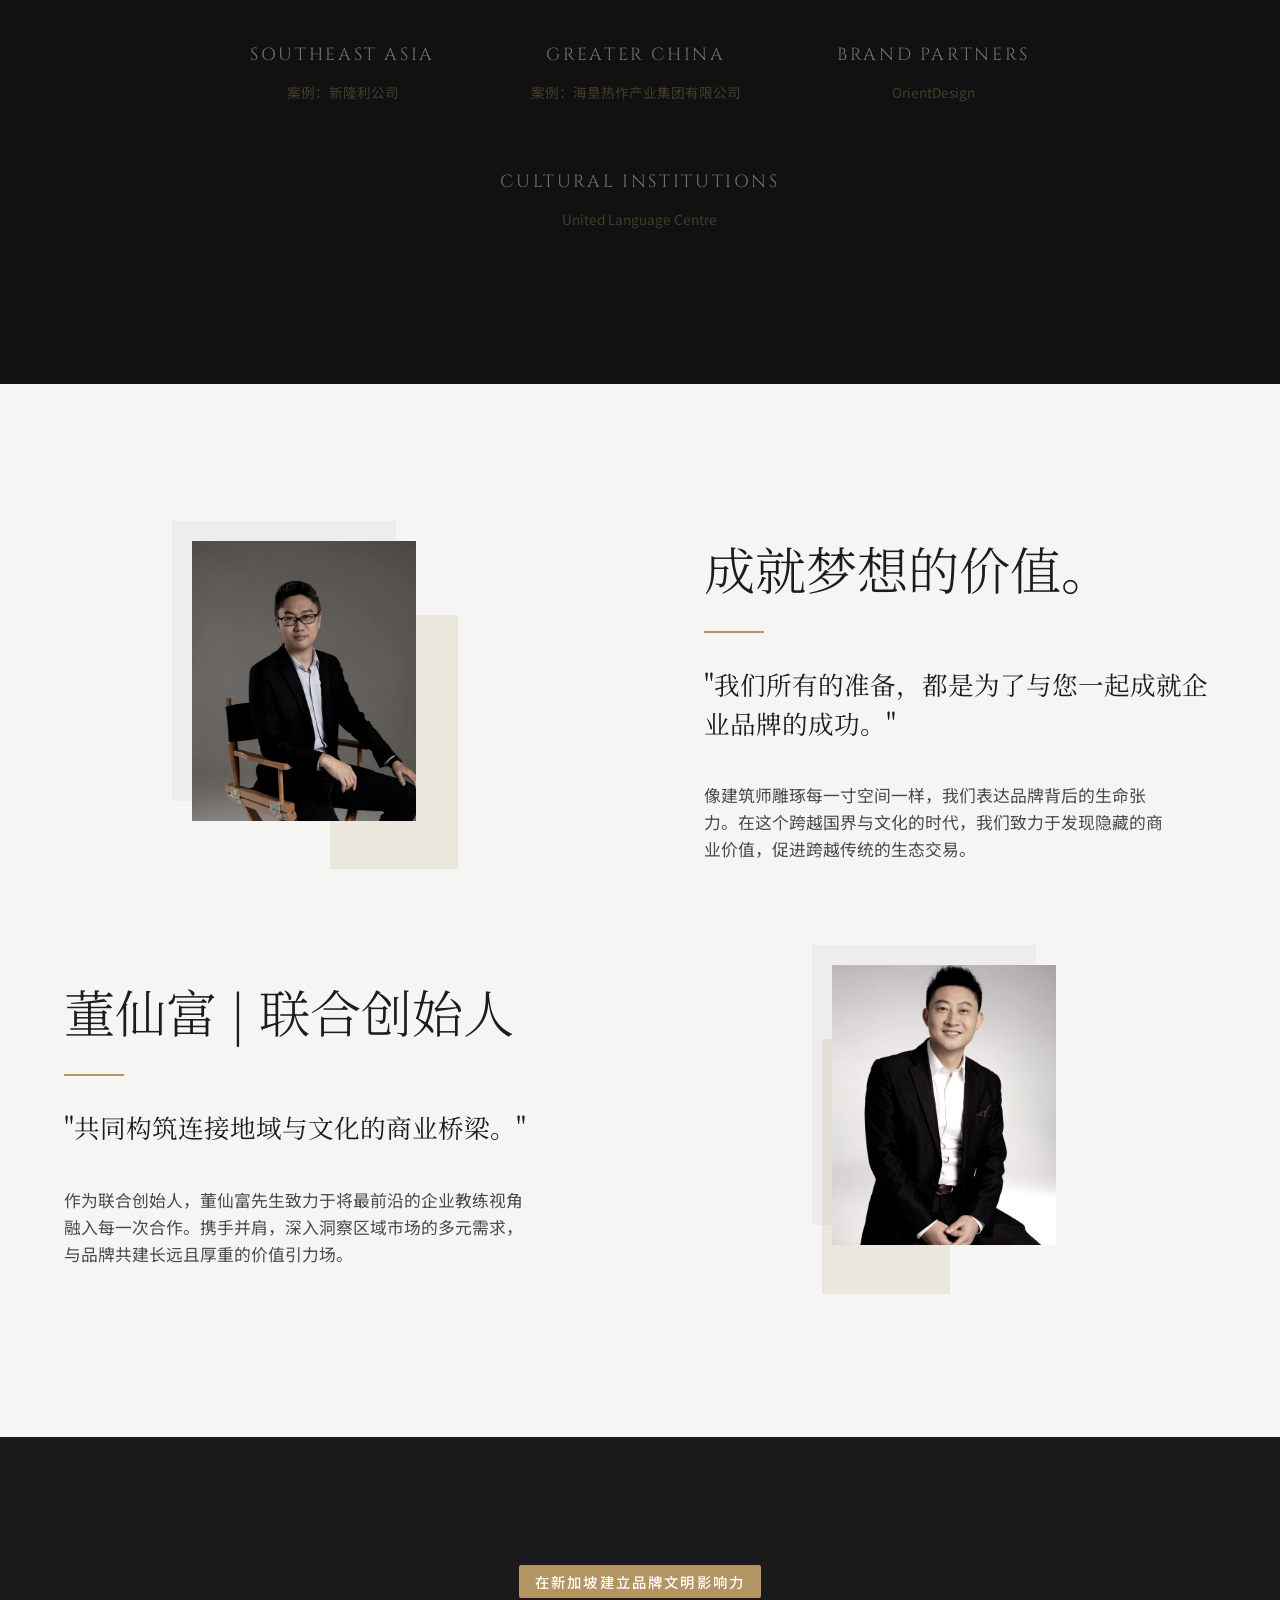
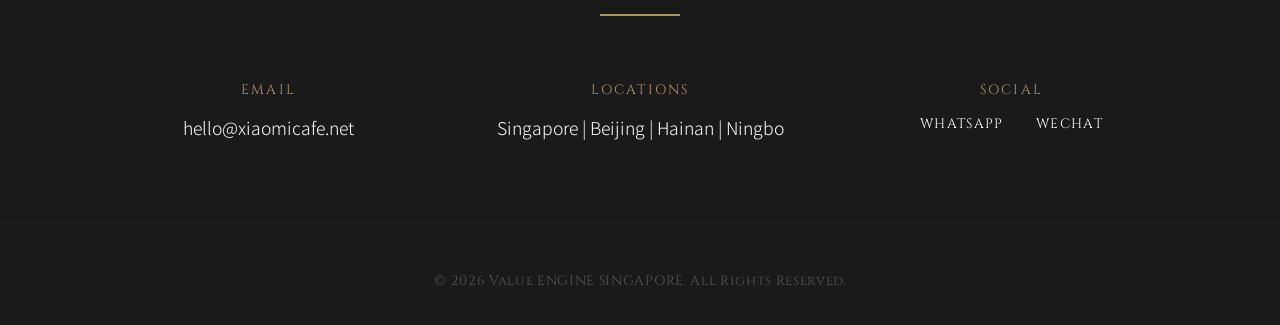
==== commit 27c5d2d4: "Add files via upload 增加了英文" ====
--- a/index.html
+++ b/index.html
@@ -19,7 +19,9 @@
     <nav class="architect-nav">
         <div class="nav-branding">
             <div class="nav-logo">VALUE ENGINE</div>
-            <div class="nav-badge" style="font-family: var(--font-english); font-size: 0.65rem; padding: 0.15rem 0.4rem; text-transform: uppercase;">pivoted in 2014</div>
+            <div class="nav-badge"
+                style="font-family: var(--font-english); font-size: 0.65rem; padding: 0.15rem 0.4rem; text-transform: uppercase;">
+                pivoted in 2014</div>
         </div>
         <ul class="nav-links">
             <li><a href="#mission">使命 Mission</a></li>
@@ -34,9 +36,9 @@
         <div class="hero-content">
             <div class="title-group">
                 <h1 class="hero-title reveal-text delay-1">
-                    <span class="block">发现价值</span>
-                    <span class="block text-accent">放大价值</span>
-                    <span class="block">交易价值</span>
+                    <span class="block">发现价值 <span style="font-family: var(--font-english); font-size: 0.55em; font-weight: 300; opacity: 0.65; letter-spacing: 0.2em; margin-left: 0.8rem; vertical-align: middle;">DISCOVER</span></span>
+                    <span class="block text-accent" style="margin: 0.5rem 0;">放大价值 <span style="font-family: var(--font-english); font-size: 0.55em; font-weight: 300; opacity: 0.65; letter-spacing: 0.2em; margin-left: 0.8rem; vertical-align: middle;">AMPLIFY</span></span>
+                    <span class="block">交易价值 <span style="font-family: var(--font-english); font-size: 0.55em; font-weight: 300; opacity: 0.65; letter-spacing: 0.2em; margin-left: 0.8rem; vertical-align: middle;">TRADE VALUE</span></span>
                 </h1>
                 <div class="post-title bouncy-text reveal-text delay-2">
                     <span style="--delay: 1">咖</span><span style="--delay: 2">啡</span><span
